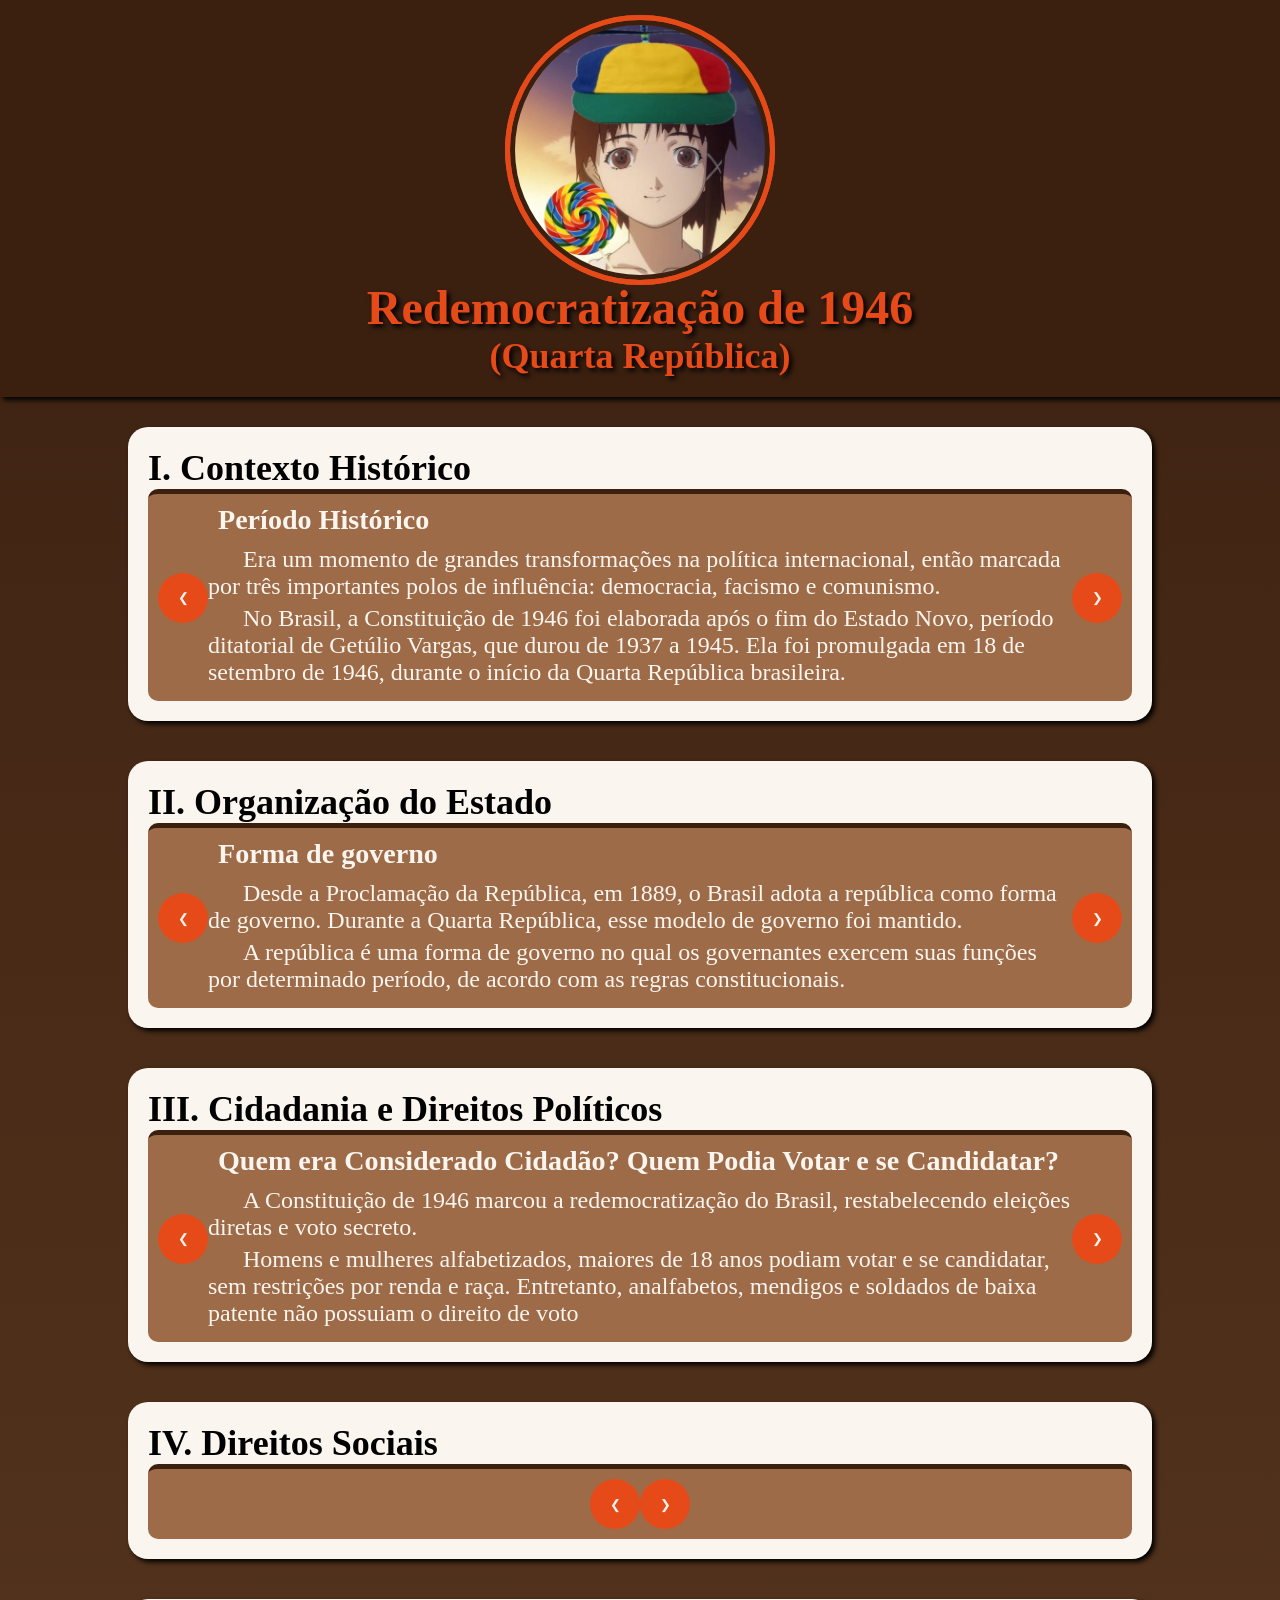
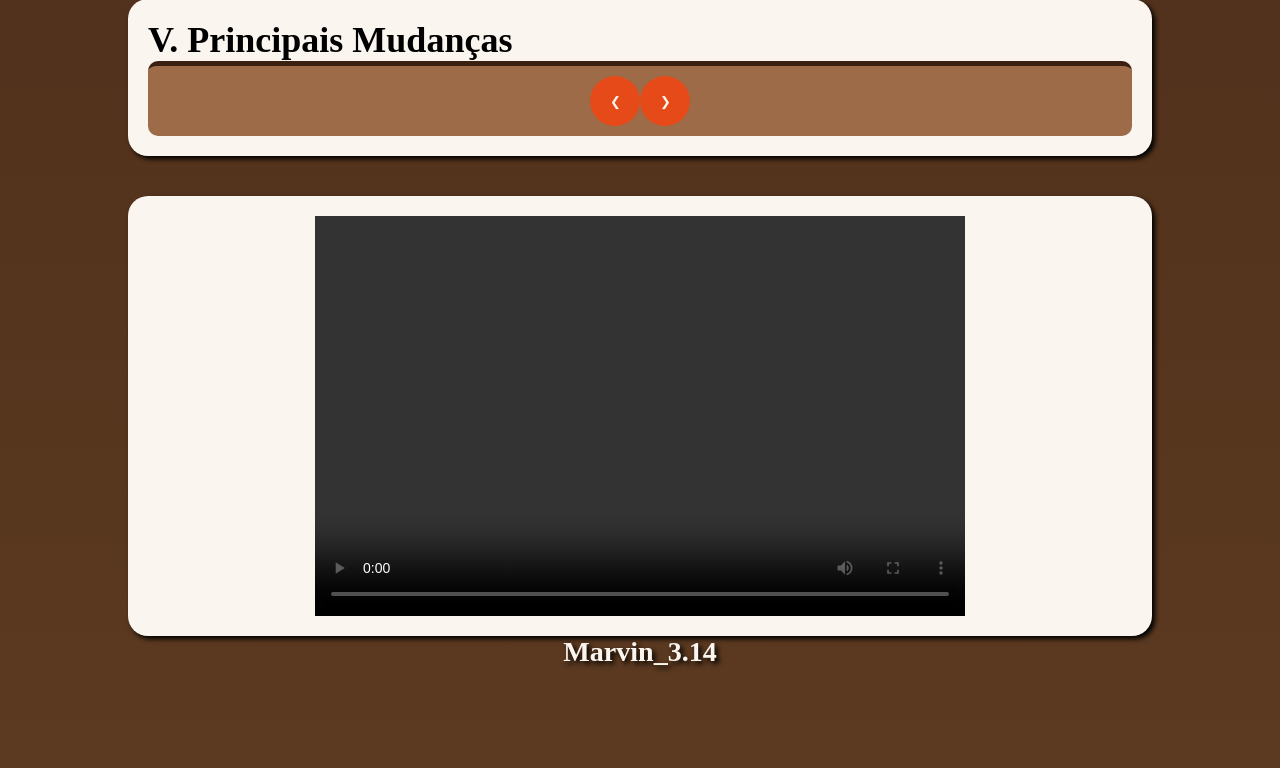
==== index.html @ 14eb460a "h" ====
<!DOCTYPE html>
<html lang="pt-br">
<head>
    <meta charset="UTF-8">
    <meta name="viewport" content="width=device-width, initial-scale=1.0">
    <title>Redemocratização de 1946</title>
    <link rel="stylesheet" href="style.css">
    <link rel="shortcut icon" href="conteudo/Lain_feliz.jpg" type="image/x-icon">
</head>
<body>
    <header>
        <div class="logo">
            <img id="logo" src="conteudo/Lain_feliz.jpg" alt="Lain-feliz">
            <video id="meu-video" src="conteudo/muhaha-video.mp4"></video>
        </div>
        <h1>Redemocratização de 1946</h1>
        <h2>(Quarta República)</h2>
    </header>




    <main>
        <div class="cont-top">
            <h2>I. Contexto Histórico</h2>
            <section class="cont-sub">
                <button class="btn-nav btn-ant">&#10094</button>

                <div class="text-sub ativo">
                    <h3>Período Histórico</h3>
                    <p>Era um momento de grandes transformações na política internacional, então marcada por três importantes polos de influência: democracia, facismo e comunismo.</p>
                    <p>No Brasil, a Constituição de 1946 foi elaborada após o fim do Estado Novo, período ditatorial de Getúlio Vargas, que durou de 1937 a 1945. Ela foi promulgada em 18 de setembro de 1946, durante o início da Quarta República brasileira.</p>
                </div>
                <div class="text-sub">
                    <h3>O que Estava Acontecendo Politicamente e Socialmente no Brasil?</h3>
                    <p>O Brasil passava por um processo de redemocratização, marcado pela pressão popular pelo retorno das liberdades políticas. O fim da Segunda Guerra Mundial, também contribuiu para esse processo, pois o país havia lutado ao lado dos aliados contra regimes totalitários, embora estivesse vivendo uma ditadura internamente.</p>
                    <p>Além disso, trabalhadores urbanos, sindicatos, estudantes e diferentes grupos políticos participavam dos debates sobre o futuro do país.</p>
                </div>
                <div class="text-sub">
                    <h3>Qual Governo ou Regime Político Estava no Poder?</h3>
                    <p>A elaboração da Constituição, ocorre quando o presidente Eurico Gaspar Dutra assume, eleito em dezembro de 1945 e empossado em janeiro de 1946. SEu governo marcou o início de uma nova fase republicana, após a deposição de Getúlio Vargas e o encerramento do Estado Novo.</p>
                </div>
                <div class="text-sub">
                    <h3>Quais Acontecimentos Contribuíram para a Elaboração da Constituição?</h3>
                    <p>Os principais acontecimentos foram:</p>
                    <ul>
                        <li>O desgaste político do Estado Novo e o crescimento das pressões pela democracia.</li>
                        <li>O fim da Segunda Guerra Mundial em 1945.</li>
                        <li>A deposição de Getúlio Vargas, em outubro de 1945.</li>
                        <li>As eleições de dezembro de 1945, que definiram o novo presidente e os parlamentos constituintes.</li>
                        <li>A formação da Assembleia Constituinte, responsável por elaborar uma nova Constituição.</li>
                    </ul>
                </div>
                <div class="text-sub">
                    <h3>Por Que Uma Nova Constituição?</h3>
                    <p>A nova Constituição foi criada para substituir a Constituição autoritaria de 1937 e reorganizar o Estado brasileiro após o fim da ditadura. O objetivo era restabelecer instituições democráticas, garantir direitos indivíduais, recuperar a autonomia dos poderes e estabelecer regras para o funcionamento do governo.</p>
                </div>
                <div class="text-sub">
                    <h3>Quais Grupos Sociais Tinham Maior Influência Política?</h3>
                <p>Os grupos de maior influência eram os militares, as elites econômicas, os políticos tradicionais e os partidos políticos. Entre os partidos, destacavam-se o PSD, a UDN e o PTB. Trabalhadores urbanos, sindicatos, estudantes e movimentos populares também participavam da vida política, mas enfrentava limitações na representação e acesso às decisões nacionais.</p>
                </div>
                <button class="btn-nav btn-prox">&#10095</button>
            </section>
        </div>


        <div class="cont-top">
            <h2>II. Organização do Estado</h2>
            <section class="cont-sub">
                <button class="btn-nav btn-ant">&#10094</button>

                <!--Subtópico I-->
                <div class="text-sub ativo">
                    <h3>Forma de governo</h3>
                    <p>Desde a Proclamação da República, em 1889, o Brasil adota a república como forma de governo. Durante a Quarta República, esse modelo de governo foi mantido.</p>
                    <p>A república é uma forma de governo no qual os governantes exercem suas funções por determinado período, de acordo com as regras constitucionais.</p>
                </div>




                <!--Subtópico II-->
                <div class="text-sub">
                    <h3>Sistema de governo</h3>
                    <p>A Constituição de 1946 estabeleceu originalmente o <strong>presidencialismo</strong> como sistema de governo.</p>
                    <p>Nesse sistema, o presidente da república exerce simultaneamente as funções de chefe de Estado, representando o país; chefe de Governo, dirigindo a administração federal; e ocupava uma posição central dentro do Poder Executivo.</p>
                    <p>O presidente era eleito pelo voto direto da população e tinha mandato de cinco anos, sem possibilidade de reeleição para o período presidencial seguinte.</p>
                    <p>O vice-presidente também era eleito pelo voto popular, em votação separada da eleição presidencial.</p>
                    <p></p>
                </div>




                <!--Subtópico III-->
                <div class="text-sub">
                    <h3>Organização dos Poderes</h3>
                    <p>A Constituição estabeleceu a divisão do poder estatal em três poderes: Executivo, Legislativo e Judiciário.</p>
                    <p>Cada um possuía funções próprias, uma contribuição para evitar a concentração de poder em uma única autoridade.</p>
                    <p><strong>*Poder Executivo:</strong> era exercido pelo presidente da República, auxiliado pelos ministros de Estado.</p>
                    <p>Principais funções:</p>
                    <ul>
                        <li>Administrar o país e executar as leis aprovadas.</li>
                        <li>Nomear e demitir os ministros do Estado.</li>
                        <li>Representar o Brasil nas relações internacionais.</li>
                        <li>Sancionar ou vetar projetos de lei.</li>
                        <li>Comandar as Forças Armadas, conforme as competências constitucionais.</li>
                    </ul>
                    <p><strong>*Poder Legislativo:</strong> exercido pelo Congresso Nacional, composto por duas casas: a Câmara dos Deputados e o Senado Federal.</p>
                    <p><strong>Câmara dos Deputados:</strong> representava a população, com deputados eleitos para mandatos de quatro anos.</p>
                    <p><strong>Senado Federal:</strong> representava os estados e o Distrito Federal, com três senadores para cada um e mandatos de oito anos.</p>
                    <p>As principais funções do Poder Legislativo eram elaborar leis, aprovar o orçamento público, fiscalizar as ações do governo e exercer outras competências constitucionais.</p>
                    <p><strong>*Poder Judiciário:</strong> Pertencia ao Supremo Tribunal Federal e demais órgãos judiciais.</p>
                    <p>Era responsável por julgar conflitos, interpretar as leis e garantir cumprimento e ordem constitucional.</p>
                    <p>O STF (Supremo Tribunal Federal) tinha um papel importante na proteção da Constituição, inclusive no controle de constitucionalidade das leis, dentro das regras estabelecidas na época.</p>
                    <p>A independência do Poder Judiciário era essencial para impedir que decisões do governo ou do Congresso ficassem acima da lei.</p> 
                </div>




                <!--Subtópicos IV-->
                <div class="text-sub">
                    <h3>Organização entre União, Estado e municípios</h3>
                    <p>	A Constituição de 1946 manteve o federalismo, sistema no qual o poder e as competências são distribuídas entre a União e os estados, com autonomia para cada ente atuar nas matérias previstas constitucionalmente.</p>
                    <p><strong>União:</strong> era responsável pelos assuntos de interesse nacional, como defesa do país, relações exteriores e outras competências.</p>
                    <p><strong>Estados:</strong> possuíam governos próprios,liderados por governadores, e assembleias legislativas responsáveis pela elaboração de leis educacionais, respeitando a Constituição Federal.</p>
                    <p><strong>Municípios:</strong> possuíam autonomia administrativa para tratar de assuntos de interesse local, incluindo serviços públicos municipais e arrecadação de tributos de sua competência. Sua organização contava com prefeitos e câmaras municipais, conforme as regras da época.</p>
                    <p>A Constituição de 1946 fortaleceu a autonomia dos estados e municípios em comparação com o período do Estado Novo.</p>
                </div>




                <!--Subtópico V-->
                <div class="text-sub">
                    <h3>Mecanismos de controle entre os Poderes</h3>
                    <p>A Constituição de 1946 estabeleceu mecanismos de controle destinados a impedir abusos e limitar a concentração de poder. Esse modelo é conhecido como <strong>sistema de freios e contrapesos</strong>.</p>
                    <h3>Mecanismos e suas funções:</h3>
                    <ul>
                        <p><strong>Veto presidencial:</strong> o presidente podia vetar projetos de lei, conforme as regras constitucionais</p>
                        <p><strong>Rejeição do veto:</strong> o Congresso podia rejeitar o veto presidencial nas condições previstas na Constituição.</p>
                        <p><strong>Fiscalização parlamentar:</strong> o Congresso fiscaliza a administração pública e o uso de recursos federais.</p>
                        <p><strong>Controle judicial:</strong> o judiciário podia examinar questões jurídicas e de constitucionalidade dentro de suas competências.</p>
                        <p><strong>Tribunal de Contas:</strong> auxiliava o Congresso na fiscalização financeira e orçamentária da União</p>
                    </ul>
                    <p>Esses mecanismos ajudavam a manter o equilíbrio institucional. Contudo, sua existência no texto constitucional não garantia que fossem sempre aplicados de maneira perfeita na prática política.</p>
                </div>




                <!--subtópico VI-->
                <div class="text-sub">
                    <h3>Papel do Presidente e chefe de Estado</h3>
                    <p>O presidente da República ocupava a oposição central do Poder Executivo e desempenhava duas funções principais.</p>
                    <p><strong>Chefe de Estado</strong>: representava o Brasil nas relações internacionais e exercia atribuições relacionadas à defesa nacional e à representação institucional do país.</p>
                    <p><strong>Chefe de Governo:</strong> dirigia a administração federal, nomeava ministros e participava do processo legislativo por meio de sanções e vetos.</p>
                </div>

                <button class="btn-nav btn-prox">&#10095</button>
            </section>
        </div>


        <div class="cont-top">
            <h2>III. Cidadania e Direitos Políticos</h2>
            <section class="cont-sub">
                <button class="btn-nav btn-ant">&#10094</button>
                <!--Tóopico I-->
                <div class="text-sub ativo">
                    <h3>Quem era Considerado Cidadão? Quem Podia Votar e se Candidatar?</h3>
                    <p>A Constituição de 1946 marcou a redemocratização do Brasil, restabelecendo eleições diretas e voto secreto.</p>
                    <p>Homens e mulheres alfabetizados, maiores de 18 anos podiam votar e se candidatar, sem restrições por renda e raça. Entretanto, analfabetos, mendigos e soldados de baixa patente não possuiam o direito de voto</p>
                </div>
                <div class="text-sub">
                    <h3>Organização das Eleições</h3>
                    <p>As eleições permitiam escolher o presidente, os governadores, os prefeitos e os representantes do Poder Legislativo.</p>
                    <p>Além do mais, com a Redemocratização, houve também a volta de vários  partidos políticos, ampliando a participação política da população.</p>
                </div>
                <button class="btn-nav btn-prox">&#10095</button>
            </section>
        </div>


        <div class="cont-top">
            <h2>IV. Direitos Sociais</h2>
            <section class="cont-sub">
                <button class="btn-nav btn-ant">&#10094</button>
                <button class="btn-nav btn-prox">&#10095</button>
            </section>
        </div>


        <div class="cont-top">
            <h2>V. Principais Mudanças</h2>
            <section class="cont-sub">
                <button class="btn-nav btn-ant">&#10094</button>
                <button class="btn-nav btn-prox">&#10095</button>
            </section>
        </div>




        <div id="cont-pos">
            <video id="pos-credito" src="conteudo/pos-credito-t-sociologia.mp4" controls></video>
        </div>
    </main>

    
    <footer>
        <h3>Marvin_3.14</h3>
    </footer>
    
    <audio id="som-clique" src="conteudo/thung-song.mp3"></audio>
    <script src="script.js"></script>
</body>
</html>
---- style.css ----
@charset "UTF-8";


*{
  padding: 0;
  margin: 0;
}

:root{
  --principal: #FAF5EF;
  --txt-main: #000000;

  --laranja00: #E78A4E;
  --laranja01: #D05A20;
  --laranja02: #A73E10;
  --laranjaD: #E64A19;
  --laranjaDH: #BF360C;
  --marrom00: #9E6B48;
  --marrom01: #5C3A21;
  --marrom02: #3B2010;
}

body{
  height: 100%;
  background-image: linear-gradient(to top, var(--marrom01), var(--marrom02));
  font-size: 1.5em;

  display: grid;
  grid-template-columns: 1fr 80vw 1fr;
}

header{
  grid-column: 1/4;

  text-align: center;

  background-color: var(--marrom02);
  color: var(--laranjaD);
  text-shadow: 3px 3px 5px black;
  box-shadow: 3px 3px 5px black;

  padding: 20px 0;
  margin-bottom: 30px;

  div.logo{
    display: flex;
    justify-content: center;
    align-items: center;
    align-self: center;
    margin: 0;
    padding: 0;

    img{
      height: 250px;
      border-radius: 50%;
      border: 5px solid transparent;
      outline: 5px solid var(--laranjaD);
      position: absolute;
    }

    img:hover{
      opacity: 0;
      cursor: pointer;
    }

    video#meu-video{
      height: 250px;
      width: 250px;
      border-radius: 50%;
      border: 5px solid transparent;
      outline: 5px solid var(--laranjaD);
      opacity: 0;
      display: none;
    }

    video#meu-video{
      opacity: 1;
      display: block;
    }
  }
}




main{
  grid-column: 2/3;

  div.cont-top{
    background-color: var(--principal);
    margin-bottom: 40px ;
    padding: 20px;
    border-radius: 20px;
    box-shadow: 3px 3px 5px black;
  
    
    

    .btn-nav{
      height: 50px;
      width: 50px;
      border-radius: 50%;
      border: none;
      background-color: var(--laranjaD);
      display: flex;
      align-items: center;
      justify-content: center;
      position: relative;
      color: var(--principal);
    }

    .btn-nav:hover{
      background-color: var(--laranjaDH);
      cursor: grab;
    }




    section.cont-sub{
      background-color: var(--marrom00);
      border-radius: 10px;
      border-top: 5px solid var(--marrom02);
      color: var(--principal);
      padding: 10px;

      display: flex;
      justify-content: center;
      align-items: center;
      position: relative;

      div.text-sub{
        display: none;
        opacity: 0;
        visibility: hidden;

        width: calc(100% - 100px); /* Deixa espaço para as setas */
        transition: opacity 0.4s ease, visibility 0.4s ease;
      }

      div.text-sub.ativo{
        display: block;
        opacity: 1;
        visibility: visible;
        text-indent: 10px;
        
        h3{
          padding-bottom: 10px;
        }

        p{
          text-indent: 35px;
          padding-bottom: 5px;
        }

        ul{
          padding: 0px 70px;
        }
      }

      
    }
  }
}

#cont-pos{
  grid-column: 2/3;
  background-color: var(--principal);
  border-radius: 20px;
  position: relative;
  box-shadow: 3px 3px 5px black;

  display: flex;
  justify-content: center;


  video#pos-credito{
    margin: 20px;
    height: 400px;
    width: 650px;
    border-radius: 20;
    
  }
}

footer{
  grid-column: 1/4;
  text-align: center;
  color: var(--principal);
  text-shadow: 3px 3px 5px black;
  margin-bottom: 100px;
}
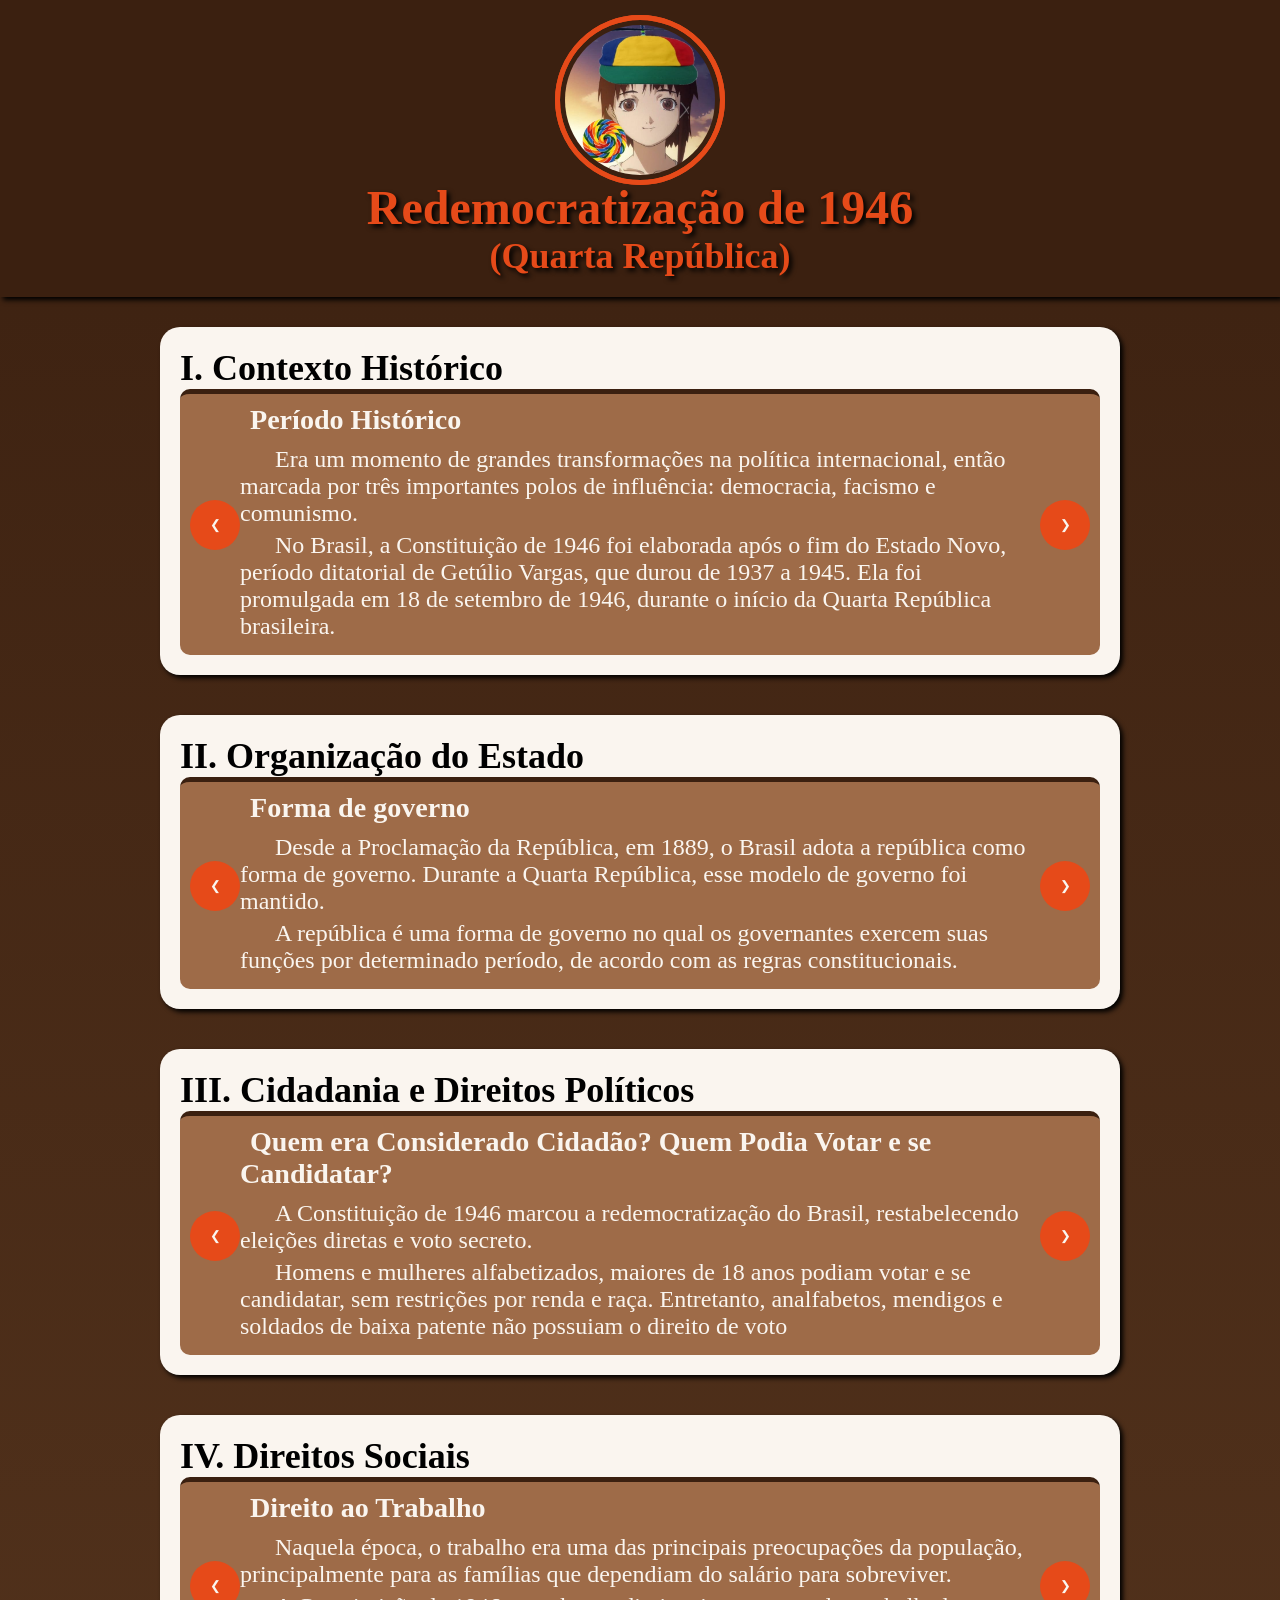
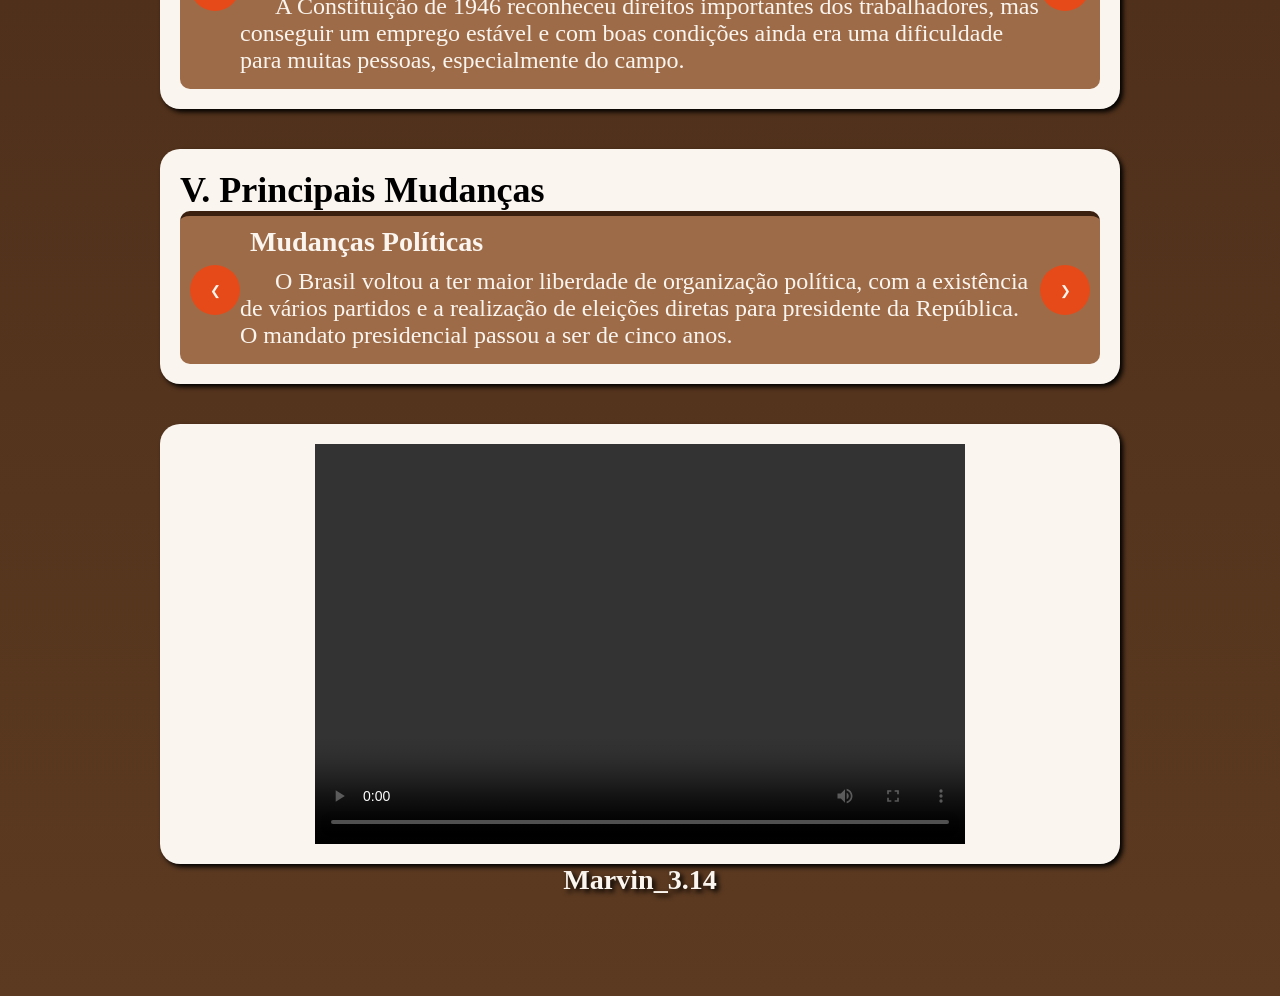
==== commit 29e5a5b5: "comi" ====
--- a/index.html
+++ b/index.html
@@ -187,6 +187,67 @@
             <h2>IV. Direitos Sociais</h2>
             <section class="cont-sub">
                 <button class="btn-nav btn-ant">&#10094</button>
+                
+                <div class="text-sub ativo">
+                    <h3>Direito ao Trabalho</h3>
+                    <p>Naquela época, o trabalho era uma das principais preocupações da população, principalmente para as famílias que dependiam do salário para sobreviver.</p>
+                    <p>A Constituição de 1946 reconheceu direitos importantes dos trabalhadores, mas conseguir um emprego estável e com boas condições ainda era uma dificuldade para muitas pessoas, especialmente do campo.</p>
+                </div>
+                <div class="text-sub">
+                    <h3>Direitos Trabalhistas</h3>
+                    <p>Os trabalhadores já contavam com direitos conquistados durante o gverno de Getúlio Vargas, como o salário minímo, férias remuneradas e a proteção das leis trabalhistas.</p>
+                    <p>A Quarta República manteve e reforçou esses direitos.Mesmo assim, nem todos se beneficiavam da mesma forma, pois muitos trabalhadores rurais e pessoas que trabalhavam informalmente tinham pouca proteção.</p>
+                </div>
+                <div class="text-sub">
+                    <h3>Jornada de Trabalho</h3>
+                    <p>A jornada de trabalho era uma questão importante, porque muitos trabalhadores enfrentavam longas horas de serviço. A Constituição de 1946 estabeleceu, como regra geral, uma jornada máxima de 8 horas diárias, buscando evitar jornadas excessivas. </p>
+                    <p>Apesar disso, na prática, nem sempre os direitos eram respeitados, principalmente em trabalhos mais precários.</p>
+                </div>
+                <div class="text-sub">
+                    <h3>Salário</h3>
+                    <p>O salário minímo, criado em 1940, continuou sendo uma forma de estabelecer um vaqlor básico para a remuneração dos trabalhadores.</p>
+                    <p>A ideia era ajudar as pessoas a pagar despesas essenciais como alimentação, moradia e roupas. Porém, muitas familias ainda tinham dificuldades financeiras, pois o valor recebido nem sempre era suficiente para cobrir todas as necessidades.</p>
+                </div>
+                <div class="text-sub">
+                    <h3>Férias</h3>
+                    <p>As férias remuneradas já eram um direito previsto nas leis trabalhistas e foram mantidas nesse período. Isso permitia que os trabalhadores tivessem um tempo de descanso sem perder o salário.</p>
+                    <p>Entretanto, o acesso a esse benefício dependia das condições de trabalho e do cumprimento das leis, algo que nem sempre acontecia em todos os setores.</p>
+                </div>
+                <div class="text-sub">
+                    <h3>Previdência Social</h3>
+                    <p>A previdência social era importante para proteger os trabalhadores em situações como doença, invalidez e velhice. Na Constituição de 1946, esse direito foi mantido, com a participação do governo, dos empregadores e dos empregados no sistema previdenciário.</p>
+                    <p>Porém, a proteção não chegava a todos os brasileiros, e muitos trabalhadores, principalmente os rurais, tinham dificuldades para conseguir esses benefícios.</p>
+                </div>
+                <div class="text-sub">
+                    <h3>Educação</h3>
+                    <p>A Constituição de 1946 reconheceu a educação como um direito de todos e estabeleceu o ensino primário oficial gratuito. Isso representou um avanço importante para a época.</p>
+                    <p> Mesmo assim, muitas crianças não frequentavam a escola, principalmente nas regiões mais pobres e rurais, onde faltavam escolas e professores. A desigualdade dificultava o acesso de muitas famílias à educação.</p>
+                </div>
+                <div class="text-sub">
+                    <h3>Saúde</h3>
+                    <p>Na década de 1940, o acesso à saúde era bastante limitado, especialmente para as pessoas mais pobres. A Constituição previa assistência médica e sanitária aos trabalhadores e às gestantes, mas o atendimento não funcionava da mesma forma para toda a população. Muitas famílias dependiam de hospitais públicos, instituições de caridade ou de recursos próprios para conseguir tratamento.</p>
+                </div>
+                <div class="text-sub">
+                    <h3>Assistência Social</h3>
+                    <p>A assistência social tinha o objetivo de ajudar pessoas que passavam por dificuldades financeiras e sociais. Naquela época, o apoio vinha de algumas instituições públicas, entidades religiosas e organizações de caridade. Ainda não existia um sistema de assistência social amplo como o que temos hoje, por isso muitas famílias enfrentavam dificuldades sem receber ajuda suficiente do Estado.</p>
+                </div>
+                <div class="text-sub">
+                    <h3>Proteção à infância</h3>
+                    <p>A Constituição de 1946 previa a proteção à maternidade, à infância e à adolescência. Essa preocupação era importante porque muitas crianças viviam em situação de pobreza e algumas precisavam trabalhar desde cedo para ajudar suas famílias. Apesar das medidas de proteção, a realidade ainda era difícil para muitas delas, principalmente pela falta de acesso à escola, à alimentação adequada e aos cuidados de saúde.</p>
+                </div>
+                <div class="text-sub">
+                    <h3>Direitos das Mulheres</h3>
+                    <p>As mulheres já tinham conquistado o direito ao voto em 1932, mas ainda enfrentavam muitas desigualdades na sociedade. Em 1946, a Constituição previa direitos relacionados ao trabalho feminino, como a proteção à gestante e o descanso antes e depois do parto sem perda do emprego ou do salário. Mesmo com esses avanços, era comum que as mulheres enfrentassem preconceito e tivessem menos oportunidades profissionais e políticas do que os homens.</p>
+                </div>
+                <div class="text-sub">
+                    <h3>Direitos das Populações Vulneráveis</h3>
+                    <p>As pessoas mais pobres e os grupos socialmente desfavorecidos enfrentavam muitos obstáculos para ter seus direitos respeitados. Embora a Constituição de 1946 tenha ampliado algumas garantias, a desigualdade social continuava muito presente. A população negra, por exemplo, ainda sofria as consequências de séculos de escravidão e discriminação, enquanto muitas comunidades rurais viviam sem acesso adequado à educação, à saúde e a outros serviços básicos.</p>
+                </div>
+                <div class="text-sub">
+                    <h3>Relação entre Estado e Trabalhadores</h3>
+                    <p>Com a Constituição de 1946, a relação entre o Estado e os trabalhadores passou a contar com garantias democráticas mais amplas, incluindo o direito de greve e a liberdade de associação sindical. Os trabalhadores ganharam mais possibilidades legais de se organizar e reivindicar melhores condições. Entretanto, ainda existiam conflitos entre empregados e empregadores, e nem sempre as leis eram cumpridas na prática.</p>
+                </div>
+
                 <button class="btn-nav btn-prox">&#10095</button>
             </section>
         </div>
@@ -196,6 +257,44 @@
             <h2>V. Principais Mudanças</h2>
             <section class="cont-sub">
                 <button class="btn-nav btn-ant">&#10094</button>
+
+                <div class="text-sub ativo">
+                    <h3>Mudanças Políticas</h3>
+                    <p>O Brasil voltou a ter maior liberdade de organização política, com a existência de vários partidos e a realização de eleições diretas para presidente da República. O mandato presidencial passou a ser de cinco anos. </p>
+                </div>
+                <div class="text-sub">
+                    <h3>Mudanças na Organização do Estado</h3>
+                    <p>A Constituição restabeleceu a independência dos poderes Executivo, Legislativo e Judiciário, além de devolver maior autonomia aos estados e municípios. Isso reduziu a concentração de poder característica do Estado Novo. </p>
+                </div>
+                <div class="text-sub">
+                    <h3>Ampliação ou Redução da Participação Política?</h3>
+                    <p>Houve ampliação da participação política por meio das eleições diretas, do voto secreto e da reorganização dos partidos. Entretanto, os analfabetos continuaram proibidos de votar, assim como determinados grupos de militares. Portanto, a participação política ainda não era universal. </p>
+                </div>
+                <div class="text-sub">
+                    <h3>Novos Direitos</h3>
+                    <p>A Constituição restabeleceu direitos individuais, como a liberdade de expressão, a liberdade de imprensa e a liberdade de associação. Também reconheceu o direito de greve e manteve direitos trabalhistas conquistados anteriormente. </p>
+                </div>
+                <div class="text-sub">
+                    <h3>Restrições de Direitos</h3>
+                    <p>Apesar dos avanços democráticos, algumas restrições permaneceram. Os analfabetos não podiam votar, e o Partido Comunista Brasileiro teve seu registro cancelado em 1947, durante a vigência dessa Constituição. Esse último acontecimento demonstra que a abertura democrática não eliminou as limitações à participação política. </p>
+                </div>
+                <div class="text-sub">
+                    <h3>Mudanças Eleitorais</h3>
+                    <p>O voto passou a ser secreto, direto e obrigatório para os brasileiros de ambos os sexos, com exceções previstas na legislação. A Constituição também assegurou a representação proporcional dos partidos políticos. </p>
+                </div>
+                <div class="text-sub">
+                    <h3>Mudanças Sociais</h3>
+                    <p>A Constituição manteve direitos sociais e trabalhistas, reconhecendo o direito de greve e a liberdade de associação sindical. Também estabeleceu que o uso da propriedade deveria considerar o bem-estar social, permitindo desapropriações por interesse social nos termos previstos na legislação. </p>
+                </div>
+                <div class="text-sub">
+                    <h3>Alteração nos Poderes do Estado</h3>
+                    <p>Os poderes Executivo, Legislativo e Judiciário voltaram a ter independência e atribuições próprias. Diferentemente do Estado Novo, quando o Legislativo havia sido fechado, o Congresso Nacional voltou a exercer suas funções. </p>
+                </div>
+                <div class="text-sub">
+                    <h3>Mudanças na Relação entre Estado e Sociedade</h3>
+                    <p>O Estado passou a reconhecer novamente liberdades políticas e individuais, permitindo maior participação da sociedade na vida pública. Entretanto, a permanência de restrições eleitorais e a cassação do registro do PCB em 1947 mostram que essa relação ainda era marcada por limitações.</p>
+                </div>
+
                 <button class="btn-nav btn-prox">&#10095</button>
             </section>
         </div>
--- a/style.css
+++ b/style.css
@@ -22,11 +22,12 @@
 
 body{
   height: 100%;
+  width: 100%;
   background-image: linear-gradient(to top, var(--marrom01), var(--marrom02));
   font-size: 1.5em;
 
   display: grid;
-  grid-template-columns: 1fr 80vw 1fr;
+  grid-template-columns:  10rem 1fr 10rem;
 }
 
 header{
@@ -51,7 +52,7 @@
     padding: 0;
 
     img{
-      height: 250px;
+      height: 150px;
       border-radius: 50%;
       border: 5px solid transparent;
       outline: 5px solid var(--laranjaD);
@@ -64,8 +65,8 @@
     }
 
     video#meu-video{
-      height: 250px;
-      width: 250px;
+      height: 150px;
+      width: 150px;
       border-radius: 50%;
       border: 5px solid transparent;
       outline: 5px solid var(--laranjaD);
@@ -189,4 +190,15 @@
   color: var(--principal);
   text-shadow: 3px 3px 5px black;
   margin-bottom: 100px;
+}
+
+@media (max-width: 768px){
+  body{
+    width: 50%;
+    font-size: 1em;
+
+    display: grid;
+    grid-template-columns: 1rem 1fr 1rem;
+
+  }
 }
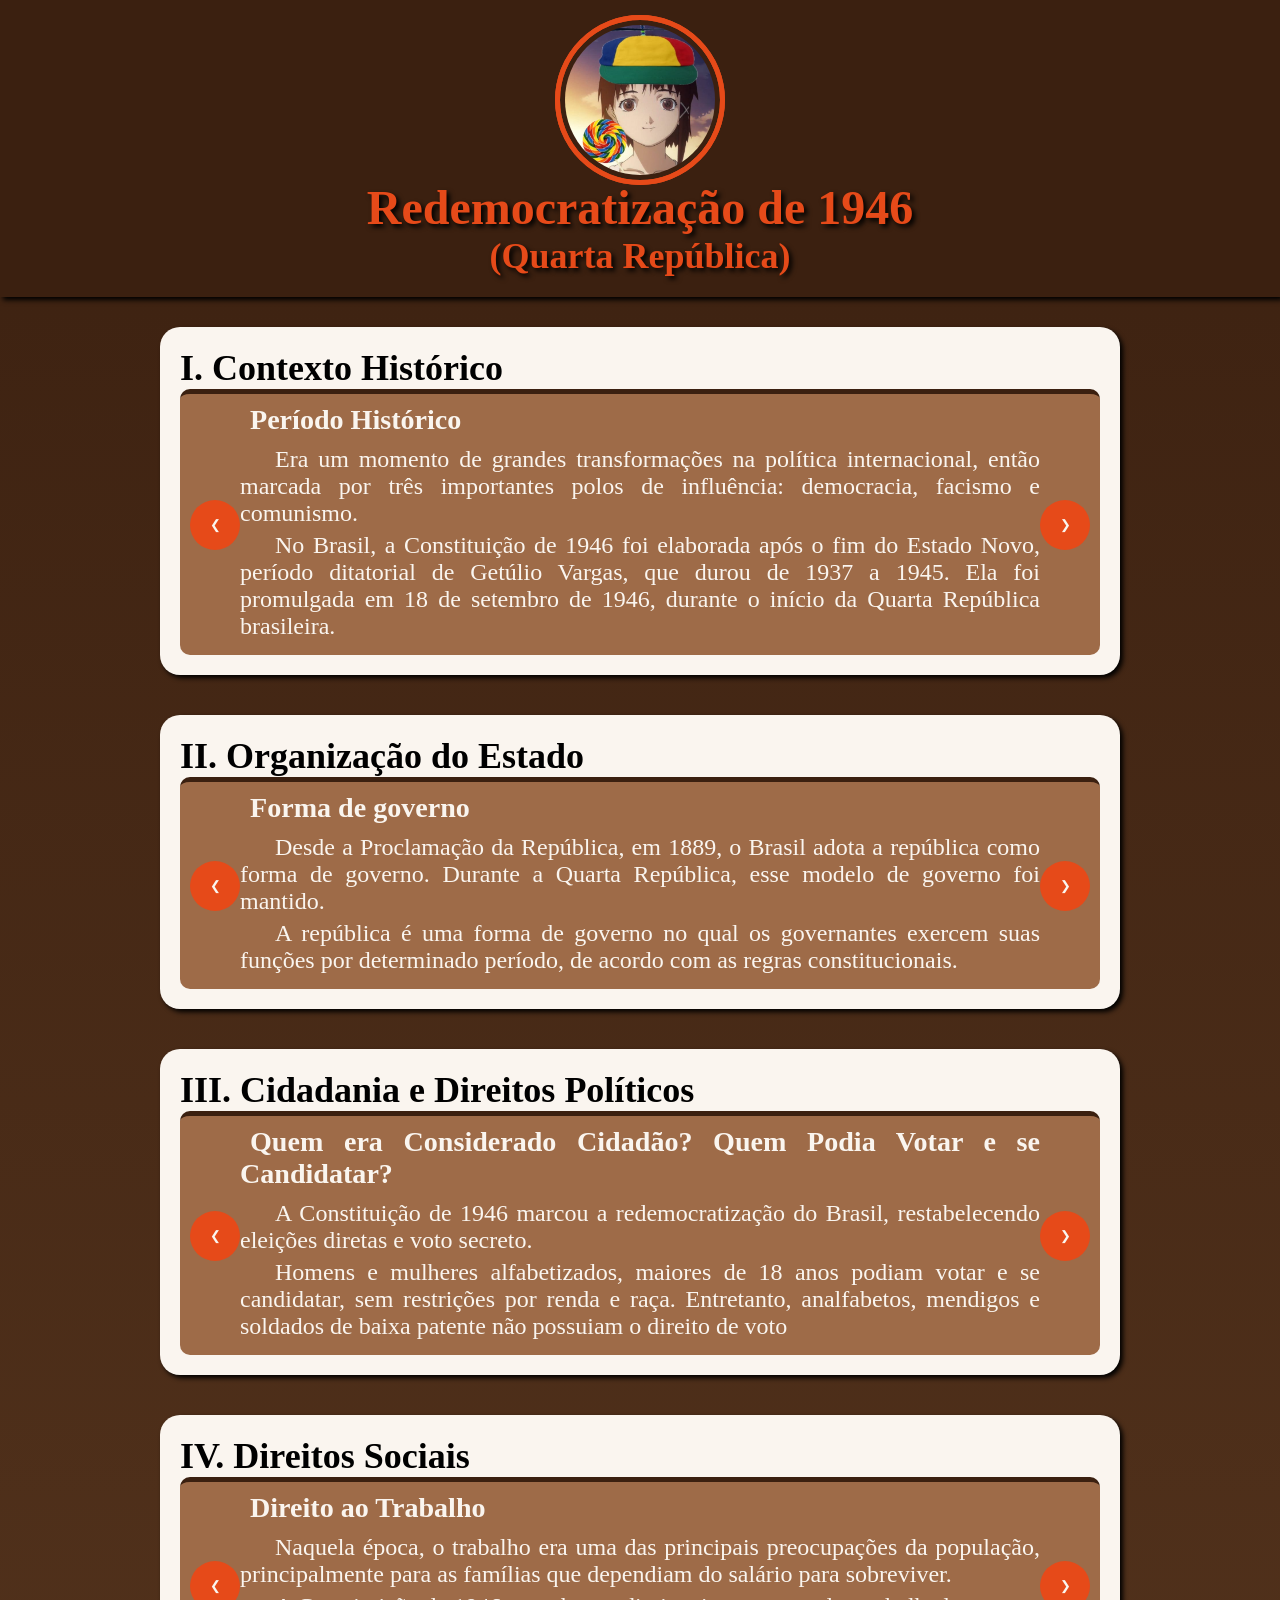
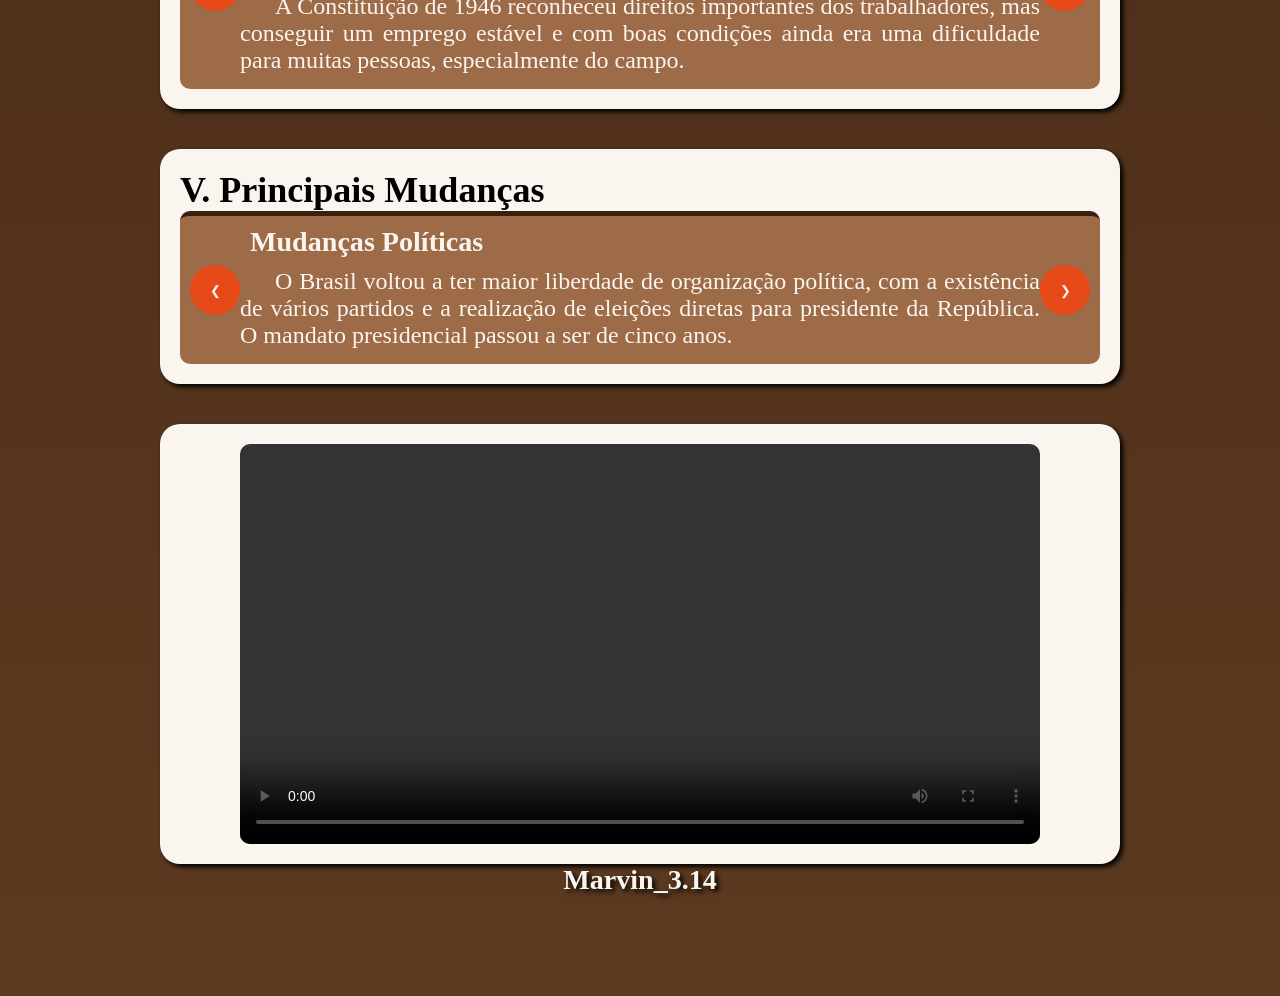
==== commit 607410a1: "sw" ====
--- a/index.html
+++ b/index.html
@@ -6,6 +6,7 @@
     <title>Redemocratização de 1946</title>
     <link rel="stylesheet" href="style.css">
     <link rel="shortcut icon" href="conteudo/Lain_feliz.jpg" type="image/x-icon">
+    <meta name="voewport" content="width=device-width, initial-scale=1.0">
 </head>
 <body>
     <header>
--- a/style.css
+++ b/style.css
@@ -22,7 +22,6 @@
 
 body{
   height: 100%;
-  width: 100%;
   background-image: linear-gradient(to top, var(--marrom01), var(--marrom02));
   font-size: 1.5em;
 
@@ -86,6 +85,7 @@
 
 main{
   grid-column: 2/3;
+  text-align: justify;
 
   div.cont-top{
     background-color: var(--principal);
@@ -155,7 +155,7 @@
         }
 
         ul{
-          padding: 0px 70px;
+          padding: 0px 20px;
         }
       }
 
@@ -168,7 +168,7 @@
   grid-column: 2/3;
   background-color: var(--principal);
   border-radius: 20px;
-  position: relative;
+  
   box-shadow: 3px 3px 5px black;
 
   display: flex;
@@ -177,10 +177,10 @@
 
   video#pos-credito{
     margin: 20px;
-    height: 400px;
-    width: 650px;
-    border-radius: 20;
-    
+    display: block;
+    width: 90%;
+    max-width: 800px;
+    border-radius: 10px;
   }
 }
 
@@ -194,11 +194,16 @@
 
 @media (max-width: 768px){
   body{
-    width: 50%;
+    width: 100%;
     font-size: 1em;
+    
 
     display: grid;
     grid-template-columns: 1rem 1fr 1rem;
 
   }
+  
+  #video-pos-credito{
+    height: 232px;
+  }
 }
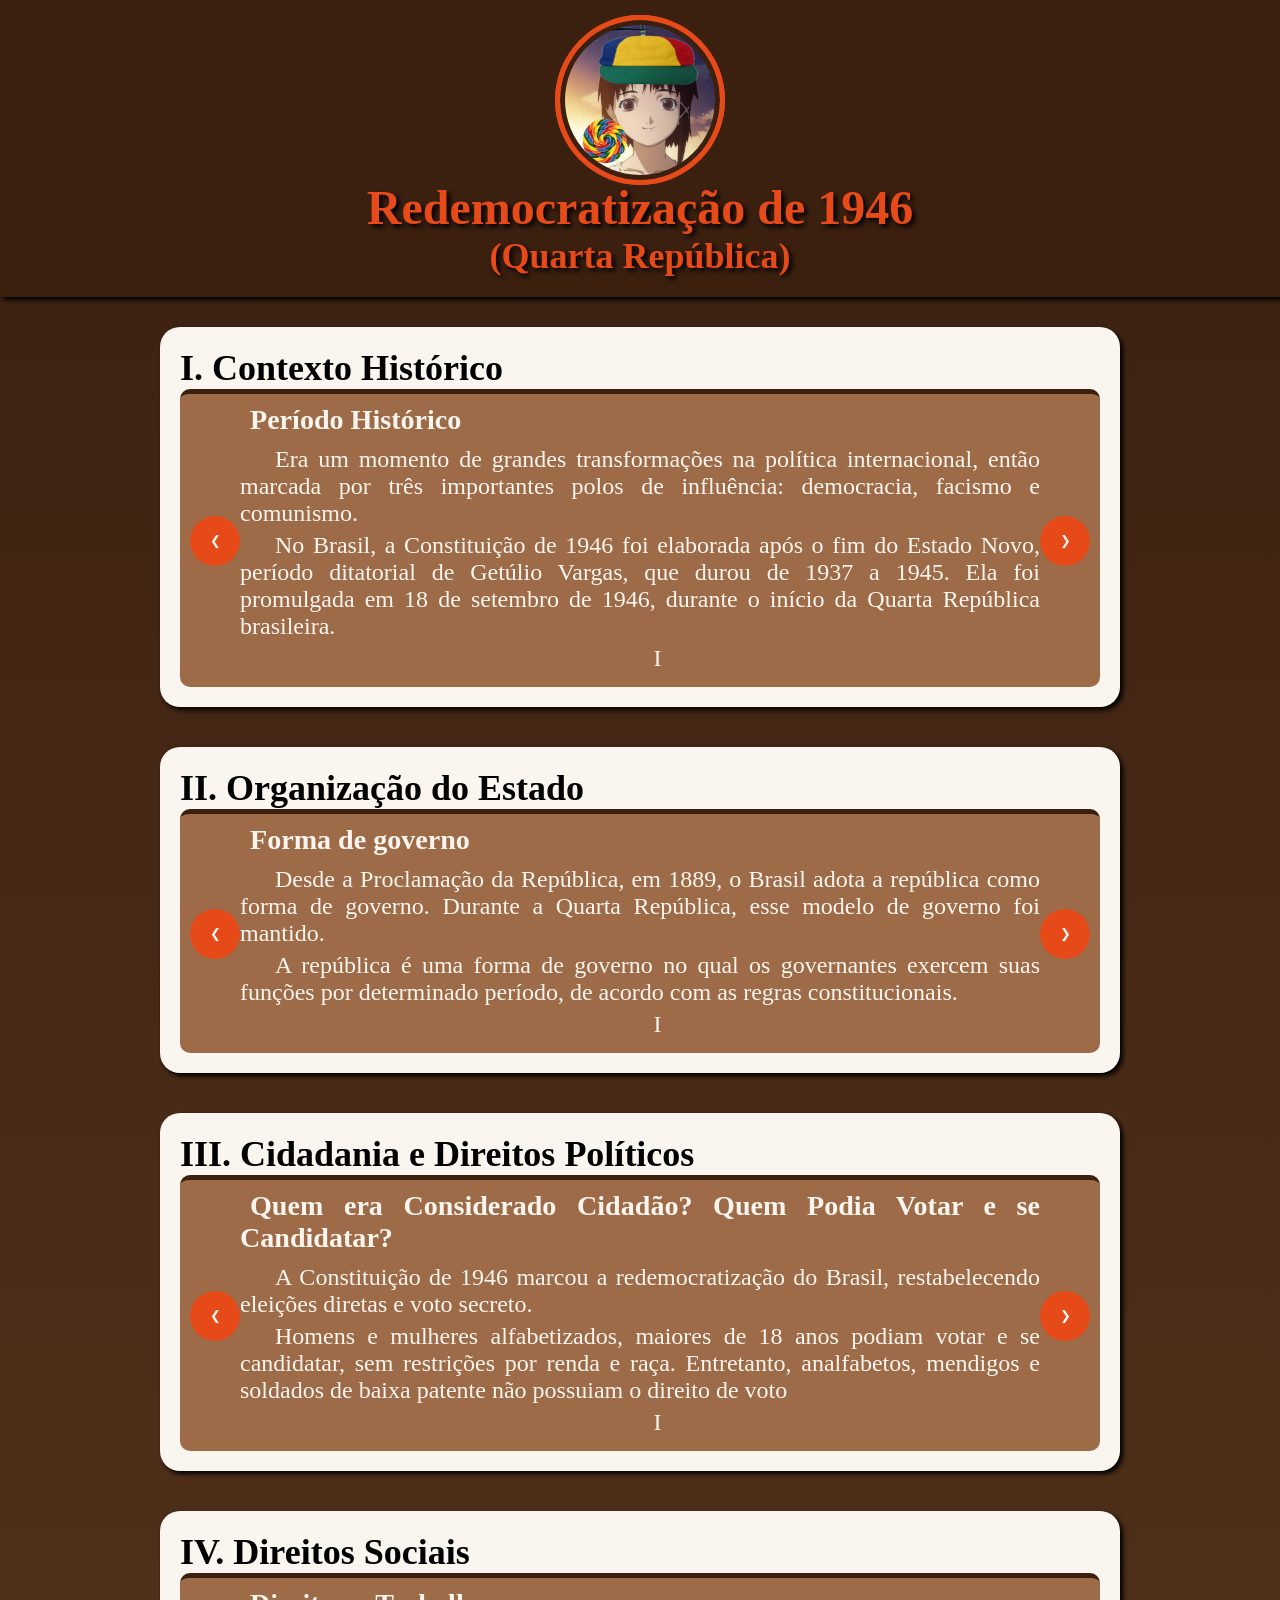
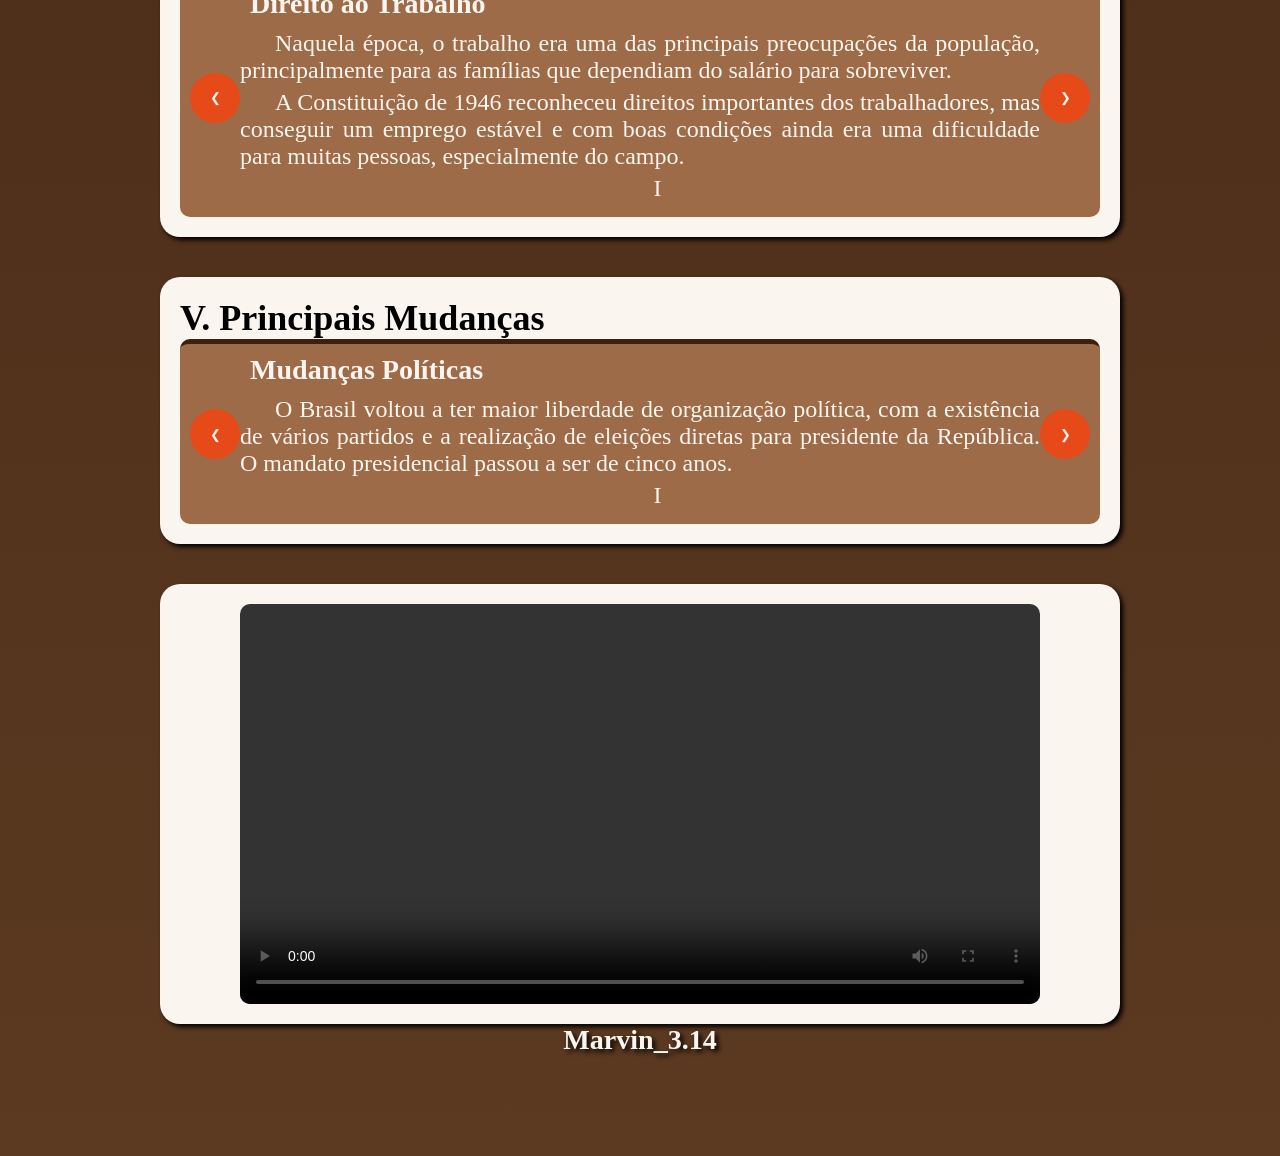
==== commit 4585c39c: "n" ====
--- a/index.html
+++ b/index.html
@@ -31,15 +31,18 @@
                     <h3>Período Histórico</h3>
                     <p>Era um momento de grandes transformações na política internacional, então marcada por três importantes polos de influência: democracia, facismo e comunismo.</p>
                     <p>No Brasil, a Constituição de 1946 foi elaborada após o fim do Estado Novo, período ditatorial de Getúlio Vargas, que durou de 1937 a 1945. Ela foi promulgada em 18 de setembro de 1946, durante o início da Quarta República brasileira.</p>
+                    <p class="n">I</p>
                 </div>
                 <div class="text-sub">
                     <h3>O que Estava Acontecendo Politicamente e Socialmente no Brasil?</h3>
                     <p>O Brasil passava por um processo de redemocratização, marcado pela pressão popular pelo retorno das liberdades políticas. O fim da Segunda Guerra Mundial, também contribuiu para esse processo, pois o país havia lutado ao lado dos aliados contra regimes totalitários, embora estivesse vivendo uma ditadura internamente.</p>
                     <p>Além disso, trabalhadores urbanos, sindicatos, estudantes e diferentes grupos políticos participavam dos debates sobre o futuro do país.</p>
+                    <p class="n">II</p>
                 </div>
                 <div class="text-sub">
                     <h3>Qual Governo ou Regime Político Estava no Poder?</h3>
                     <p>A elaboração da Constituição, ocorre quando o presidente Eurico Gaspar Dutra assume, eleito em dezembro de 1945 e empossado em janeiro de 1946. SEu governo marcou o início de uma nova fase republicana, após a deposição de Getúlio Vargas e o encerramento do Estado Novo.</p>
+                    <p class="n">III</p>
                 </div>
                 <div class="text-sub">
                     <h3>Quais Acontecimentos Contribuíram para a Elaboração da Constituição?</h3>
@@ -51,14 +54,17 @@
                         <li>As eleições de dezembro de 1945, que definiram o novo presidente e os parlamentos constituintes.</li>
                         <li>A formação da Assembleia Constituinte, responsável por elaborar uma nova Constituição.</li>
                     </ul>
+                    <p class="n">IV</p>
                 </div>
                 <div class="text-sub">
                     <h3>Por Que Uma Nova Constituição?</h3>
                     <p>A nova Constituição foi criada para substituir a Constituição autoritaria de 1937 e reorganizar o Estado brasileiro após o fim da ditadura. O objetivo era restabelecer instituições democráticas, garantir direitos indivíduais, recuperar a autonomia dos poderes e estabelecer regras para o funcionamento do governo.</p>
+                    <p class="n">V</p>
                 </div>
                 <div class="text-sub">
                     <h3>Quais Grupos Sociais Tinham Maior Influência Política?</h3>
                 <p>Os grupos de maior influência eram os militares, as elites econômicas, os políticos tradicionais e os partidos políticos. Entre os partidos, destacavam-se o PSD, a UDN e o PTB. Trabalhadores urbanos, sindicatos, estudantes e movimentos populares também participavam da vida política, mas enfrentava limitações na representação e acesso às decisões nacionais.</p>
+                <p class="n">VI</p>
                 </div>
                 <button class="btn-nav btn-prox">&#10095</button>
             </section>
@@ -75,11 +81,8 @@
                     <h3>Forma de governo</h3>
                     <p>Desde a Proclamação da República, em 1889, o Brasil adota a república como forma de governo. Durante a Quarta República, esse modelo de governo foi mantido.</p>
                     <p>A república é uma forma de governo no qual os governantes exercem suas funções por determinado período, de acordo com as regras constitucionais.</p>
-                </div>
-
-
-
-
+                    <p class="n">I</p>
+                </div>
                 <!--Subtópico II-->
                 <div class="text-sub">
                     <h3>Sistema de governo</h3>
@@ -87,7 +90,7 @@
                     <p>Nesse sistema, o presidente da república exerce simultaneamente as funções de chefe de Estado, representando o país; chefe de Governo, dirigindo a administração federal; e ocupava uma posição central dentro do Poder Executivo.</p>
                     <p>O presidente era eleito pelo voto direto da população e tinha mandato de cinco anos, sem possibilidade de reeleição para o período presidencial seguinte.</p>
                     <p>O vice-presidente também era eleito pelo voto popular, em votação separada da eleição presidencial.</p>
-                    <p></p>
+                    <p class="n">II</p>
                 </div>
 
 
@@ -115,11 +118,8 @@
                     <p>Era responsável por julgar conflitos, interpretar as leis e garantir cumprimento e ordem constitucional.</p>
                     <p>O STF (Supremo Tribunal Federal) tinha um papel importante na proteção da Constituição, inclusive no controle de constitucionalidade das leis, dentro das regras estabelecidas na época.</p>
                     <p>A independência do Poder Judiciário era essencial para impedir que decisões do governo ou do Congresso ficassem acima da lei.</p> 
-                </div>
-
-
-
-
+                    <p class="n">III</p>
+                </div>
                 <!--Subtópicos IV-->
                 <div class="text-sub">
                     <h3>Organização entre União, Estado e municípios</h3>
@@ -128,11 +128,8 @@
                     <p><strong>Estados:</strong> possuíam governos próprios,liderados por governadores, e assembleias legislativas responsáveis pela elaboração de leis educacionais, respeitando a Constituição Federal.</p>
                     <p><strong>Municípios:</strong> possuíam autonomia administrativa para tratar de assuntos de interesse local, incluindo serviços públicos municipais e arrecadação de tributos de sua competência. Sua organização contava com prefeitos e câmaras municipais, conforme as regras da época.</p>
                     <p>A Constituição de 1946 fortaleceu a autonomia dos estados e municípios em comparação com o período do Estado Novo.</p>
-                </div>
-
-
-
-
+                    <p class="n">IV</p>
+                </div>
                 <!--Subtópico V-->
                 <div class="text-sub">
                     <h3>Mecanismos de controle entre os Poderes</h3>
@@ -146,17 +143,15 @@
                         <p><strong>Tribunal de Contas:</strong> auxiliava o Congresso na fiscalização financeira e orçamentária da União</p>
                     </ul>
                     <p>Esses mecanismos ajudavam a manter o equilíbrio institucional. Contudo, sua existência no texto constitucional não garantia que fossem sempre aplicados de maneira perfeita na prática política.</p>
-                </div>
-
-
-
-
+                    <p class="n">V</p>
+                </div>
                 <!--subtópico VI-->
                 <div class="text-sub">
                     <h3>Papel do Presidente e chefe de Estado</h3>
                     <p>O presidente da República ocupava a oposição central do Poder Executivo e desempenhava duas funções principais.</p>
                     <p><strong>Chefe de Estado</strong>: representava o Brasil nas relações internacionais e exercia atribuições relacionadas à defesa nacional e à representação institucional do país.</p>
                     <p><strong>Chefe de Governo:</strong> dirigia a administração federal, nomeava ministros e participava do processo legislativo por meio de sanções e vetos.</p>
+                    <p class="n">VI</p>
                 </div>
 
                 <button class="btn-nav btn-prox">&#10095</button>
@@ -173,11 +168,13 @@
                     <h3>Quem era Considerado Cidadão? Quem Podia Votar e se Candidatar?</h3>
                     <p>A Constituição de 1946 marcou a redemocratização do Brasil, restabelecendo eleições diretas e voto secreto.</p>
                     <p>Homens e mulheres alfabetizados, maiores de 18 anos podiam votar e se candidatar, sem restrições por renda e raça. Entretanto, analfabetos, mendigos e soldados de baixa patente não possuiam o direito de voto</p>
+                    <p class="n">I</p>
                 </div>
                 <div class="text-sub">
                     <h3>Organização das Eleições</h3>
                     <p>As eleições permitiam escolher o presidente, os governadores, os prefeitos e os representantes do Poder Legislativo.</p>
                     <p>Além do mais, com a Redemocratização, houve também a volta de vários  partidos políticos, ampliando a participação política da população.</p>
+                    <p class="n">II</p>
                 </div>
                 <button class="btn-nav btn-prox">&#10095</button>
             </section>
@@ -193,60 +190,73 @@
                     <h3>Direito ao Trabalho</h3>
                     <p>Naquela época, o trabalho era uma das principais preocupações da população, principalmente para as famílias que dependiam do salário para sobreviver.</p>
                     <p>A Constituição de 1946 reconheceu direitos importantes dos trabalhadores, mas conseguir um emprego estável e com boas condições ainda era uma dificuldade para muitas pessoas, especialmente do campo.</p>
+                    <p class="n">I</p>
                 </div>
                 <div class="text-sub">
                     <h3>Direitos Trabalhistas</h3>
                     <p>Os trabalhadores já contavam com direitos conquistados durante o gverno de Getúlio Vargas, como o salário minímo, férias remuneradas e a proteção das leis trabalhistas.</p>
                     <p>A Quarta República manteve e reforçou esses direitos.Mesmo assim, nem todos se beneficiavam da mesma forma, pois muitos trabalhadores rurais e pessoas que trabalhavam informalmente tinham pouca proteção.</p>
+                    <p class="n">II</p>
                 </div>
                 <div class="text-sub">
                     <h3>Jornada de Trabalho</h3>
                     <p>A jornada de trabalho era uma questão importante, porque muitos trabalhadores enfrentavam longas horas de serviço. A Constituição de 1946 estabeleceu, como regra geral, uma jornada máxima de 8 horas diárias, buscando evitar jornadas excessivas. </p>
                     <p>Apesar disso, na prática, nem sempre os direitos eram respeitados, principalmente em trabalhos mais precários.</p>
+                    <p class="n">III</p>
                 </div>
                 <div class="text-sub">
                     <h3>Salário</h3>
                     <p>O salário minímo, criado em 1940, continuou sendo uma forma de estabelecer um vaqlor básico para a remuneração dos trabalhadores.</p>
                     <p>A ideia era ajudar as pessoas a pagar despesas essenciais como alimentação, moradia e roupas. Porém, muitas familias ainda tinham dificuldades financeiras, pois o valor recebido nem sempre era suficiente para cobrir todas as necessidades.</p>
+                    <p class="n">IV</p>
                 </div>
                 <div class="text-sub">
                     <h3>Férias</h3>
                     <p>As férias remuneradas já eram um direito previsto nas leis trabalhistas e foram mantidas nesse período. Isso permitia que os trabalhadores tivessem um tempo de descanso sem perder o salário.</p>
                     <p>Entretanto, o acesso a esse benefício dependia das condições de trabalho e do cumprimento das leis, algo que nem sempre acontecia em todos os setores.</p>
+                    <p class="n">V</p>
                 </div>
                 <div class="text-sub">
                     <h3>Previdência Social</h3>
                     <p>A previdência social era importante para proteger os trabalhadores em situações como doença, invalidez e velhice. Na Constituição de 1946, esse direito foi mantido, com a participação do governo, dos empregadores e dos empregados no sistema previdenciário.</p>
                     <p>Porém, a proteção não chegava a todos os brasileiros, e muitos trabalhadores, principalmente os rurais, tinham dificuldades para conseguir esses benefícios.</p>
+                    <p class="n">VI</p>
                 </div>
                 <div class="text-sub">
                     <h3>Educação</h3>
                     <p>A Constituição de 1946 reconheceu a educação como um direito de todos e estabeleceu o ensino primário oficial gratuito. Isso representou um avanço importante para a época.</p>
                     <p> Mesmo assim, muitas crianças não frequentavam a escola, principalmente nas regiões mais pobres e rurais, onde faltavam escolas e professores. A desigualdade dificultava o acesso de muitas famílias à educação.</p>
+                    <p class="n">VII</p>
                 </div>
                 <div class="text-sub">
                     <h3>Saúde</h3>
                     <p>Na década de 1940, o acesso à saúde era bastante limitado, especialmente para as pessoas mais pobres. A Constituição previa assistência médica e sanitária aos trabalhadores e às gestantes, mas o atendimento não funcionava da mesma forma para toda a população. Muitas famílias dependiam de hospitais públicos, instituições de caridade ou de recursos próprios para conseguir tratamento.</p>
+                    <p class="n">VIII</p>
                 </div>
                 <div class="text-sub">
                     <h3>Assistência Social</h3>
                     <p>A assistência social tinha o objetivo de ajudar pessoas que passavam por dificuldades financeiras e sociais. Naquela época, o apoio vinha de algumas instituições públicas, entidades religiosas e organizações de caridade. Ainda não existia um sistema de assistência social amplo como o que temos hoje, por isso muitas famílias enfrentavam dificuldades sem receber ajuda suficiente do Estado.</p>
+                    <p class="n">IX</p>
                 </div>
                 <div class="text-sub">
                     <h3>Proteção à infância</h3>
                     <p>A Constituição de 1946 previa a proteção à maternidade, à infância e à adolescência. Essa preocupação era importante porque muitas crianças viviam em situação de pobreza e algumas precisavam trabalhar desde cedo para ajudar suas famílias. Apesar das medidas de proteção, a realidade ainda era difícil para muitas delas, principalmente pela falta de acesso à escola, à alimentação adequada e aos cuidados de saúde.</p>
+                    <p class="n">X</p>
                 </div>
                 <div class="text-sub">
                     <h3>Direitos das Mulheres</h3>
                     <p>As mulheres já tinham conquistado o direito ao voto em 1932, mas ainda enfrentavam muitas desigualdades na sociedade. Em 1946, a Constituição previa direitos relacionados ao trabalho feminino, como a proteção à gestante e o descanso antes e depois do parto sem perda do emprego ou do salário. Mesmo com esses avanços, era comum que as mulheres enfrentassem preconceito e tivessem menos oportunidades profissionais e políticas do que os homens.</p>
+                    <p class="n">XI</p>
                 </div>
                 <div class="text-sub">
                     <h3>Direitos das Populações Vulneráveis</h3>
                     <p>As pessoas mais pobres e os grupos socialmente desfavorecidos enfrentavam muitos obstáculos para ter seus direitos respeitados. Embora a Constituição de 1946 tenha ampliado algumas garantias, a desigualdade social continuava muito presente. A população negra, por exemplo, ainda sofria as consequências de séculos de escravidão e discriminação, enquanto muitas comunidades rurais viviam sem acesso adequado à educação, à saúde e a outros serviços básicos.</p>
+                    <p class="n">XII</p>
                 </div>
                 <div class="text-sub">
                     <h3>Relação entre Estado e Trabalhadores</h3>
                     <p>Com a Constituição de 1946, a relação entre o Estado e os trabalhadores passou a contar com garantias democráticas mais amplas, incluindo o direito de greve e a liberdade de associação sindical. Os trabalhadores ganharam mais possibilidades legais de se organizar e reivindicar melhores condições. Entretanto, ainda existiam conflitos entre empregados e empregadores, e nem sempre as leis eram cumpridas na prática.</p>
+                    <p class="n">XIII</p>
                 </div>
 
                 <button class="btn-nav btn-prox">&#10095</button>
@@ -262,38 +272,47 @@
                 <div class="text-sub ativo">
                     <h3>Mudanças Políticas</h3>
                     <p>O Brasil voltou a ter maior liberdade de organização política, com a existência de vários partidos e a realização de eleições diretas para presidente da República. O mandato presidencial passou a ser de cinco anos. </p>
+                    <p class="n">I</p>
                 </div>
                 <div class="text-sub">
                     <h3>Mudanças na Organização do Estado</h3>
                     <p>A Constituição restabeleceu a independência dos poderes Executivo, Legislativo e Judiciário, além de devolver maior autonomia aos estados e municípios. Isso reduziu a concentração de poder característica do Estado Novo. </p>
+                    <p class="n">II</p>
                 </div>
                 <div class="text-sub">
                     <h3>Ampliação ou Redução da Participação Política?</h3>
                     <p>Houve ampliação da participação política por meio das eleições diretas, do voto secreto e da reorganização dos partidos. Entretanto, os analfabetos continuaram proibidos de votar, assim como determinados grupos de militares. Portanto, a participação política ainda não era universal. </p>
+                    <p class="n">III</p>
                 </div>
                 <div class="text-sub">
                     <h3>Novos Direitos</h3>
                     <p>A Constituição restabeleceu direitos individuais, como a liberdade de expressão, a liberdade de imprensa e a liberdade de associação. Também reconheceu o direito de greve e manteve direitos trabalhistas conquistados anteriormente. </p>
+                    <p class="n">IV</p>
                 </div>
                 <div class="text-sub">
                     <h3>Restrições de Direitos</h3>
                     <p>Apesar dos avanços democráticos, algumas restrições permaneceram. Os analfabetos não podiam votar, e o Partido Comunista Brasileiro teve seu registro cancelado em 1947, durante a vigência dessa Constituição. Esse último acontecimento demonstra que a abertura democrática não eliminou as limitações à participação política. </p>
+                    <p class="n">V</p>
                 </div>
                 <div class="text-sub">
                     <h3>Mudanças Eleitorais</h3>
                     <p>O voto passou a ser secreto, direto e obrigatório para os brasileiros de ambos os sexos, com exceções previstas na legislação. A Constituição também assegurou a representação proporcional dos partidos políticos. </p>
+                    <p class="n">VI</p>
                 </div>
                 <div class="text-sub">
                     <h3>Mudanças Sociais</h3>
                     <p>A Constituição manteve direitos sociais e trabalhistas, reconhecendo o direito de greve e a liberdade de associação sindical. Também estabeleceu que o uso da propriedade deveria considerar o bem-estar social, permitindo desapropriações por interesse social nos termos previstos na legislação. </p>
+                    <p class="n">VII</p>
                 </div>
                 <div class="text-sub">
                     <h3>Alteração nos Poderes do Estado</h3>
                     <p>Os poderes Executivo, Legislativo e Judiciário voltaram a ter independência e atribuições próprias. Diferentemente do Estado Novo, quando o Legislativo havia sido fechado, o Congresso Nacional voltou a exercer suas funções. </p>
+                    <p class="n">VIII</p>
                 </div>
                 <div class="text-sub">
                     <h3>Mudanças na Relação entre Estado e Sociedade</h3>
                     <p>O Estado passou a reconhecer novamente liberdades políticas e individuais, permitindo maior participação da sociedade na vida pública. Entretanto, a permanência de restrições eleitorais e a cassação do registro do PCB em 1947 mostram que essa relação ainda era marcada por limitações.</p>
+                    <p class="n">IX</p>
                 </div>
 
                 <button class="btn-nav btn-prox">&#10095</button>
--- a/style.css
+++ b/style.css
@@ -157,6 +157,10 @@
         ul{
           padding: 0px 20px;
         }
+
+        p.n{
+          text-align: center;
+        }
       }
 
       
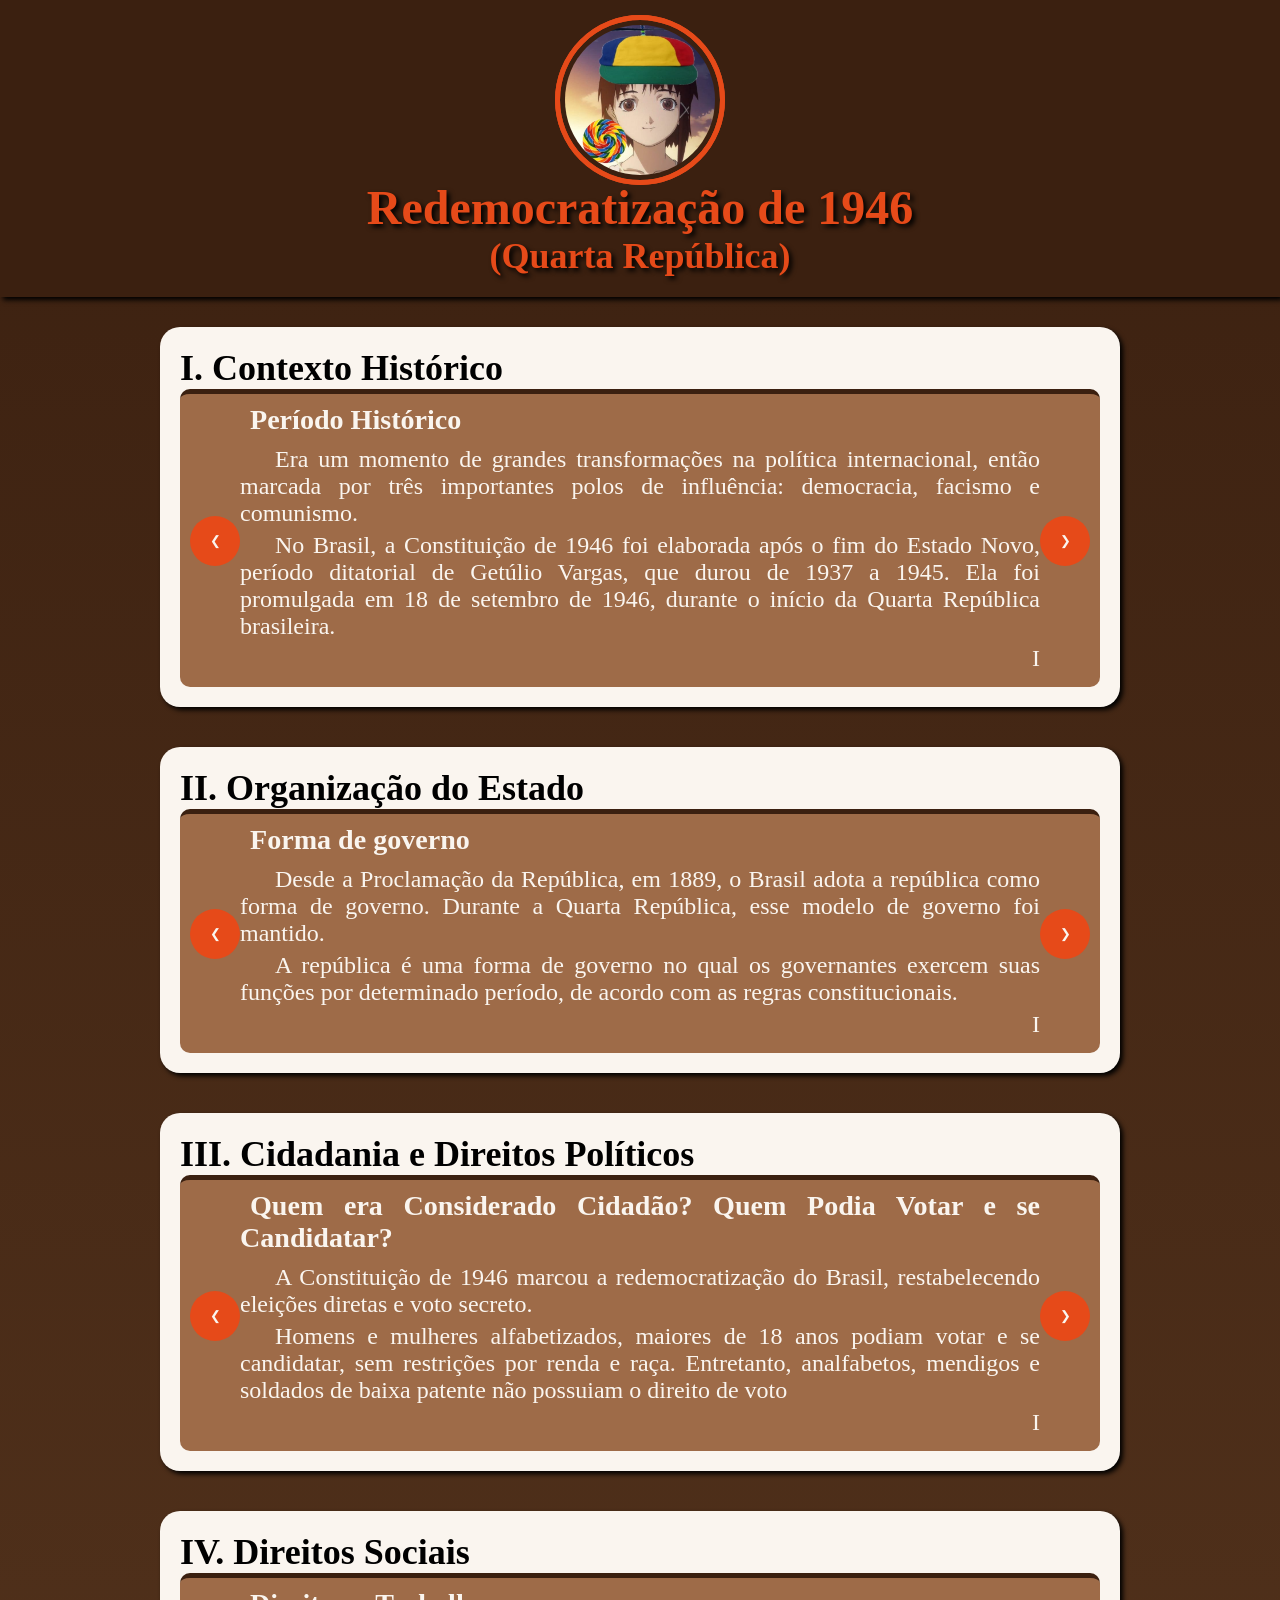
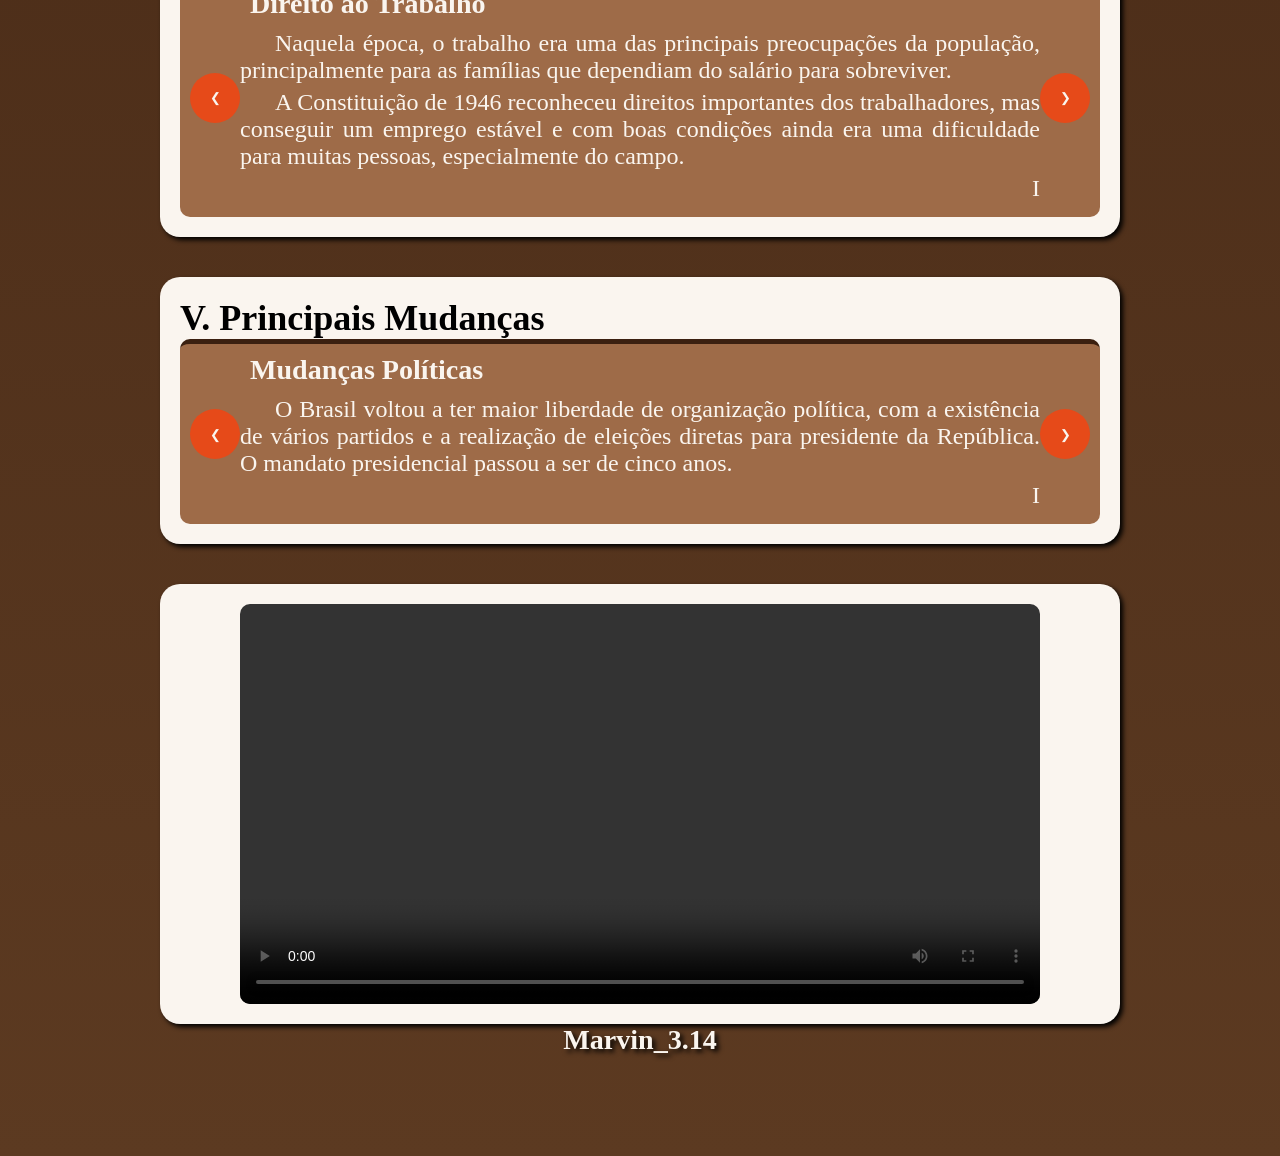
==== commit 999e8eb2: "j" ====
--- a/index.html
+++ b/index.html
@@ -323,7 +323,7 @@
 
 
         <div id="cont-pos">
-            <video id="pos-credito" src="conteudo/pos-credito-t-sociologia.mp4" controls></video>
+            <video id="pos-credito" src="conteudo/pos-credito-t-sociollogia01.mp4" controls></video>
         </div>
     </main>
 
--- a/style.css
+++ b/style.css
@@ -159,7 +159,7 @@
         }
 
         p.n{
-          text-align: center;
+          text-align: right;
         }
       }
 
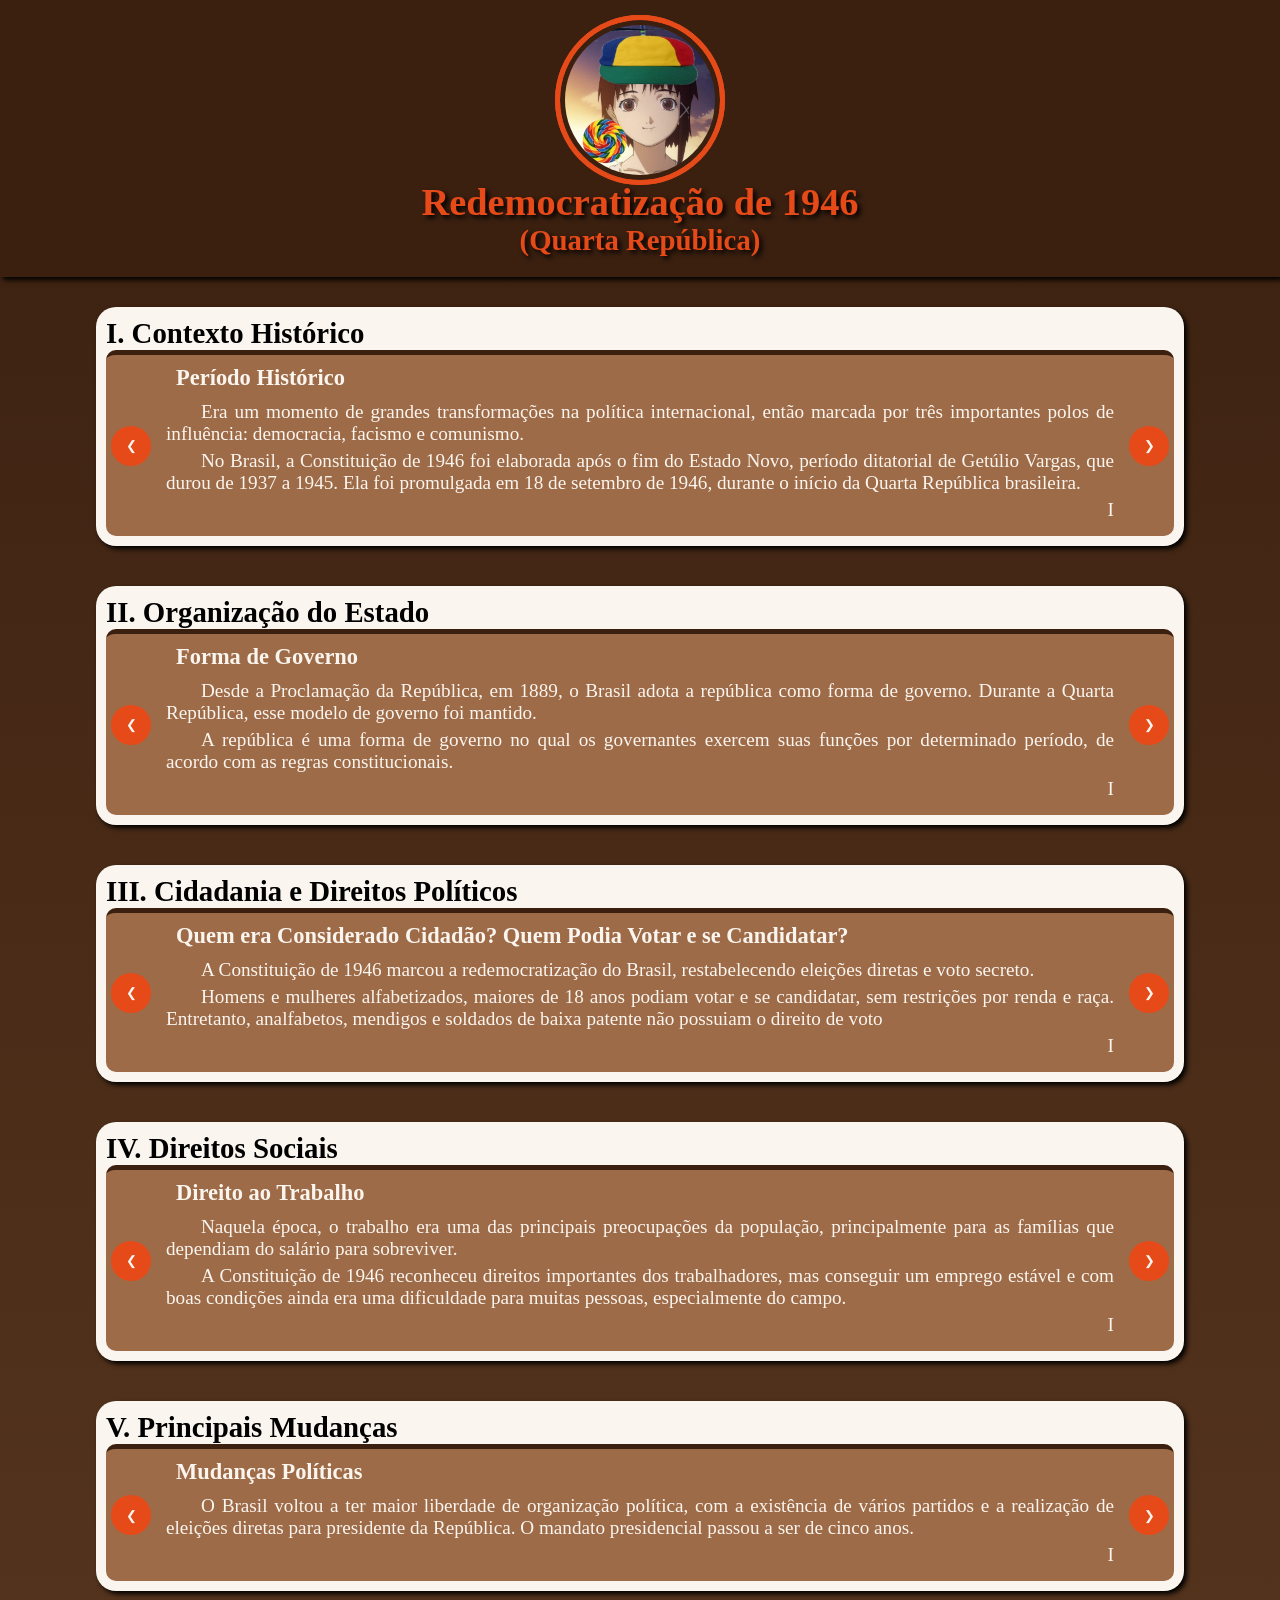
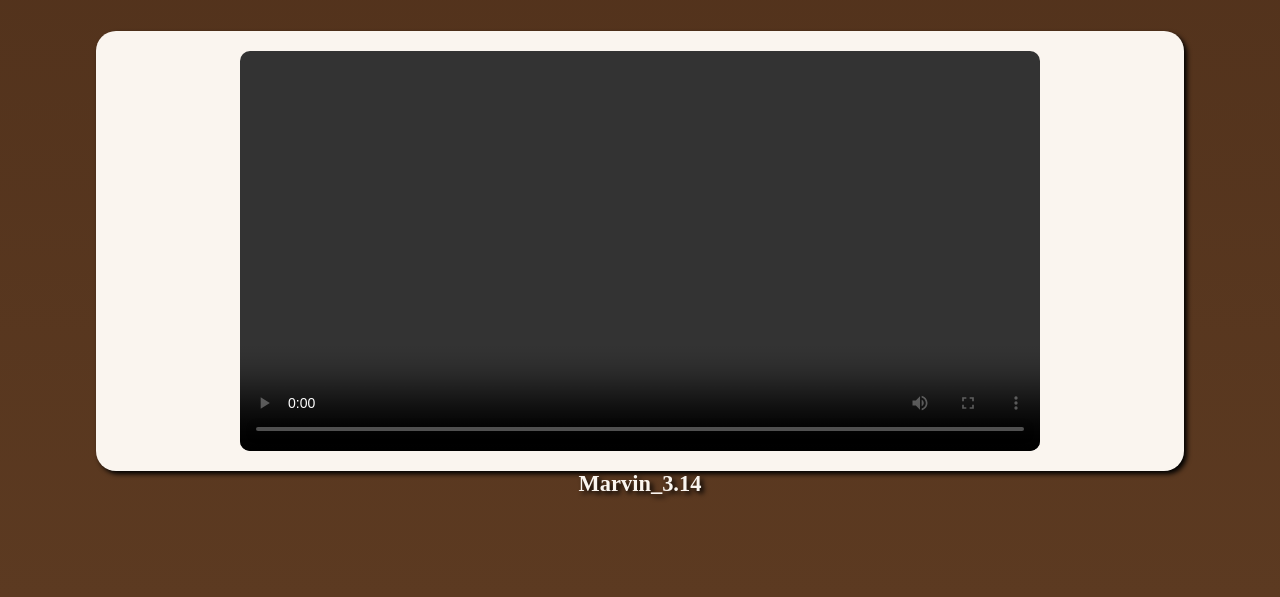
==== commit 5277f088: "b" ====
--- a/index.html
+++ b/index.html
@@ -78,14 +78,14 @@
 
                 <!--Subtópico I-->
                 <div class="text-sub ativo">
-                    <h3>Forma de governo</h3>
+                    <h3>Forma de Governo</h3>
                     <p>Desde a Proclamação da República, em 1889, o Brasil adota a república como forma de governo. Durante a Quarta República, esse modelo de governo foi mantido.</p>
                     <p>A república é uma forma de governo no qual os governantes exercem suas funções por determinado período, de acordo com as regras constitucionais.</p>
                     <p class="n">I</p>
                 </div>
                 <!--Subtópico II-->
                 <div class="text-sub">
-                    <h3>Sistema de governo</h3>
+                    <h3>Sistema de Governo</h3>
                     <p>A Constituição de 1946 estabeleceu originalmente o <strong>presidencialismo</strong> como sistema de governo.</p>
                     <p>Nesse sistema, o presidente da república exerce simultaneamente as funções de chefe de Estado, representando o país; chefe de Governo, dirigindo a administração federal; e ocupava uma posição central dentro do Poder Executivo.</p>
                     <p>O presidente era eleito pelo voto direto da população e tinha mandato de cinco anos, sem possibilidade de reeleição para o período presidencial seguinte.</p>
@@ -122,7 +122,7 @@
                 </div>
                 <!--Subtópicos IV-->
                 <div class="text-sub">
-                    <h3>Organização entre União, Estado e municípios</h3>
+                    <h3>Organização entre União, Estado e Municípios</h3>
                     <p>	A Constituição de 1946 manteve o federalismo, sistema no qual o poder e as competências são distribuídas entre a União e os estados, com autonomia para cada ente atuar nas matérias previstas constitucionalmente.</p>
                     <p><strong>União:</strong> era responsável pelos assuntos de interesse nacional, como defesa do país, relações exteriores e outras competências.</p>
                     <p><strong>Estados:</strong> possuíam governos próprios,liderados por governadores, e assembleias legislativas responsáveis pela elaboração de leis educacionais, respeitando a Constituição Federal.</p>
@@ -132,7 +132,7 @@
                 </div>
                 <!--Subtópico V-->
                 <div class="text-sub">
-                    <h3>Mecanismos de controle entre os Poderes</h3>
+                    <h3>Mecanismos de Controle entre os Poderes</h3>
                     <p>A Constituição de 1946 estabeleceu mecanismos de controle destinados a impedir abusos e limitar a concentração de poder. Esse modelo é conhecido como <strong>sistema de freios e contrapesos</strong>.</p>
                     <h3>Mecanismos e suas funções:</h3>
                     <ul>
@@ -147,7 +147,7 @@
                 </div>
                 <!--subtópico VI-->
                 <div class="text-sub">
-                    <h3>Papel do Presidente e chefe de Estado</h3>
+                    <h3>Papel do Presidente e Chefe de Estado</h3>
                     <p>O presidente da República ocupava a oposição central do Poder Executivo e desempenhava duas funções principais.</p>
                     <p><strong>Chefe de Estado</strong>: representava o Brasil nas relações internacionais e exercia atribuições relacionadas à defesa nacional e à representação institucional do país.</p>
                     <p><strong>Chefe de Governo:</strong> dirigia a administração federal, nomeava ministros e participava do processo legislativo por meio de sanções e vetos.</p>
--- a/style.css
+++ b/style.css
@@ -23,10 +23,10 @@
 body{
   height: 100%;
   background-image: linear-gradient(to top, var(--marrom01), var(--marrom02));
-  font-size: 1.5em;
+  font-size: 1.2em;
 
   display: grid;
-  grid-template-columns:  10rem 1fr 10rem;
+  grid-template-columns:  6rem 1fr 6rem;
 }
 
 header{
@@ -90,7 +90,7 @@
   div.cont-top{
     background-color: var(--principal);
     margin-bottom: 40px ;
-    padding: 20px;
+    padding: 10px;
     border-radius: 20px;
     box-shadow: 3px 3px 5px black;
   
@@ -98,8 +98,8 @@
     
 
     .btn-nav{
-      height: 50px;
-      width: 50px;
+      height: 40px;
+      width: 40px;
       border-radius: 50%;
       border: none;
       background-color: var(--laranjaD);
@@ -115,6 +115,14 @@
       cursor: grab;
     }
 
+    .btn-ant{
+      left: -15px;
+    }
+
+    .btn-prox{
+      right: -15px;
+    }
+
 
 
 
@@ -199,15 +207,24 @@
 @media (max-width: 768px){
   body{
     width: 100%;
-    font-size: 1em;
+    font-size: 0.85em;
     
 
     display: grid;
-    grid-template-columns: 1rem 1fr 1rem;
-
-  }
-  
-  #video-pos-credito{
+    grid-template-columns: 0.5rem 1fr 0.5rem;
+
+  }
+
+
+
+  .btn-nav{
+    height: 40px;
+    width: 40px;
+  }
+  
+  video#pos-credito{
     height: 232px;
   }
+
+  
 }
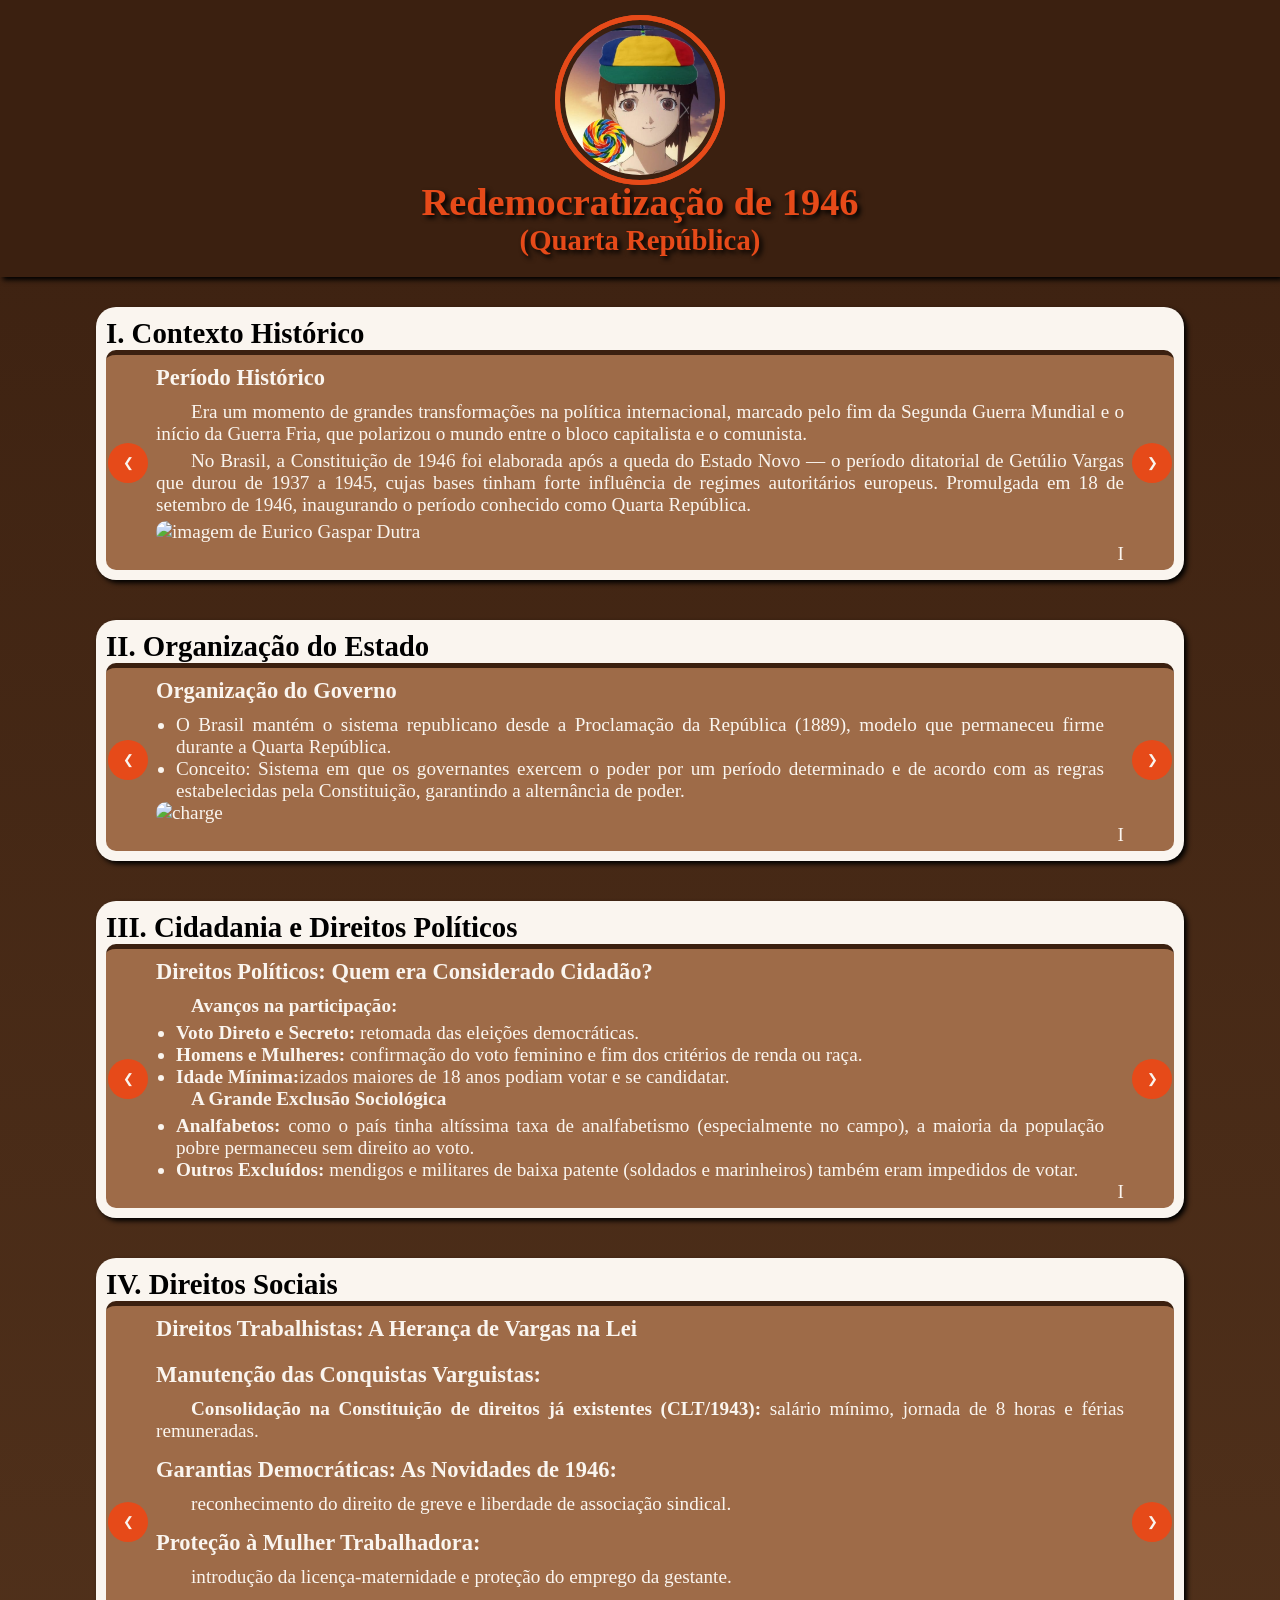
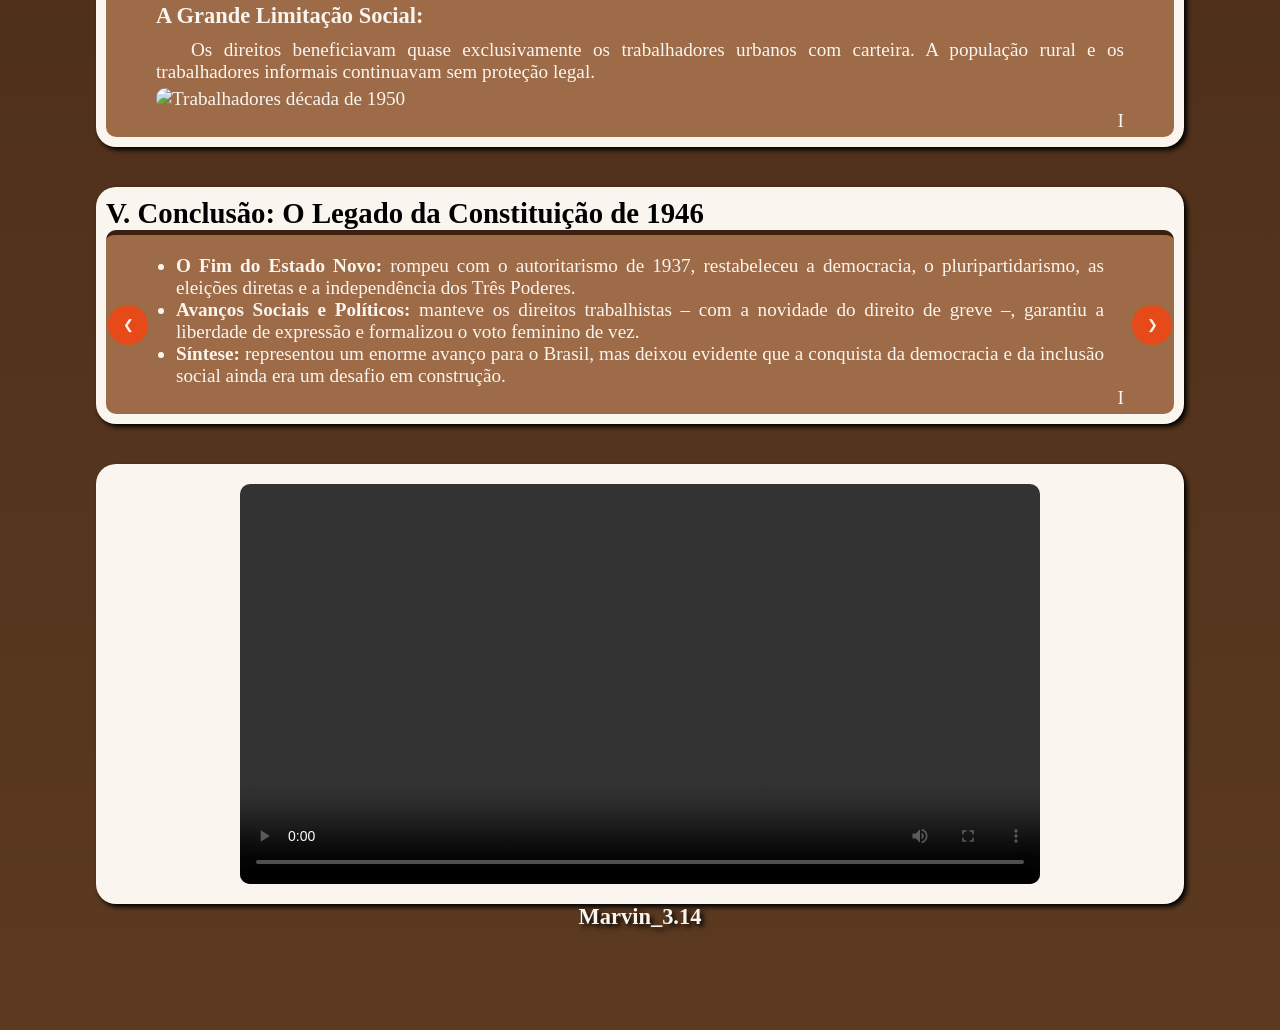
==== commit 5cb090e4: "j" ====
--- a/index.html
+++ b/index.html
@@ -29,43 +29,42 @@
 
                 <div class="text-sub ativo">
                     <h3>Período Histórico</h3>
-                    <p>Era um momento de grandes transformações na política internacional, então marcada por três importantes polos de influência: democracia, facismo e comunismo.</p>
-                    <p>No Brasil, a Constituição de 1946 foi elaborada após o fim do Estado Novo, período ditatorial de Getúlio Vargas, que durou de 1937 a 1945. Ela foi promulgada em 18 de setembro de 1946, durante o início da Quarta República brasileira.</p>
-                    <p class="n">I</p>
-                </div>
-                <div class="text-sub">
-                    <h3>O que Estava Acontecendo Politicamente e Socialmente no Brasil?</h3>
-                    <p>O Brasil passava por um processo de redemocratização, marcado pela pressão popular pelo retorno das liberdades políticas. O fim da Segunda Guerra Mundial, também contribuiu para esse processo, pois o país havia lutado ao lado dos aliados contra regimes totalitários, embora estivesse vivendo uma ditadura internamente.</p>
-                    <p>Além disso, trabalhadores urbanos, sindicatos, estudantes e diferentes grupos políticos participavam dos debates sobre o futuro do país.</p>
+                    <p>Era um momento de grandes transformações na política internacional, marcado pelo fim da Segunda Guerra Mundial e o início da Guerra Fria, que polarizou o mundo entre o bloco capitalista e o comunista. </p>
+                    <p>No Brasil, a Constituição de 1946 foi elaborada após a queda do Estado Novo — o período ditatorial de Getúlio Vargas que durou de 1937 a 1945, cujas bases tinham forte influência de regimes autoritários europeus. Promulgada em 18 de setembro de 1946, inaugurando o período conhecido como Quarta República. </p>
+                    <img class="slide-img" src="https://s4.static.brasilescola.uol.com.br/be/2022/05/posse-dutra.jpg" alt="imagem de Eurico Gaspar Dutra">
+                    <p class="n">I</p>
+                </div>
+                <div class="text-sub">
+                    <h3>Cenário Político e Social no Brasil</h3>
+                    <ul>
+                        <li>Processo de redemocratização, impulsionado pela pressão popular pelo retorno das liberdades democráticas</li>
+                        <li>Trabalhadores urbanos, sindicatos, estudantes e diferentes correntes políticas se mobilizaram intensamente para debater e construir rumos para o país.</li>
+                    </ul>
                     <p class="n">II</p>
                 </div>
                 <div class="text-sub">
-                    <h3>Qual Governo ou Regime Político Estava no Poder?</h3>
-                    <p>A elaboração da Constituição, ocorre quando o presidente Eurico Gaspar Dutra assume, eleito em dezembro de 1945 e empossado em janeiro de 1946. SEu governo marcou o início de uma nova fase republicana, após a deposição de Getúlio Vargas e o encerramento do Estado Novo.</p>
+                    <h3>O Governo no Poder</h3>
+                    <p>A elaboração e promulgação da Constituição ocorreram sob a presidência de Eurico Gaspar Dutra, eleito em dezembro de 1945 e empossado em janeiro do ano seguinte. Seu governo marcou o início oficial da Quarta República brasileira.</p>
                     <p class="n">III</p>
-                </div>
-                <div class="text-sub">
-                    <h3>Quais Acontecimentos Contribuíram para a Elaboração da Constituição?</h3>
-                    <p>Os principais acontecimentos foram:</p>
-                    <ul>
-                        <li>O desgaste político do Estado Novo e o crescimento das pressões pela democracia.</li>
-                        <li>O fim da Segunda Guerra Mundial em 1945.</li>
-                        <li>A deposição de Getúlio Vargas, em outubro de 1945.</li>
-                        <li>As eleições de dezembro de 1945, que definiram o novo presidente e os parlamentos constituintes.</li>
-                        <li>A formação da Assembleia Constituinte, responsável por elaborar uma nova Constituição.</li>
-                    </ul>
-                    <p class="n">IV</p>
                 </div>
                 <div class="text-sub">
                     <h3>Por Que Uma Nova Constituição?</h3>
                     <p>A nova Constituição foi criada para substituir a Constituição autoritaria de 1937 e reorganizar o Estado brasileiro após o fim da ditadura. O objetivo era restabelecer instituições democráticas, garantir direitos indivíduais, recuperar a autonomia dos poderes e estabelecer regras para o funcionamento do governo.</p>
+                    <p class="n">IV</p>
+                </div>
+                <div class="text-sub">
+                    <h3>Grupos Sociais com Maior Influencia</h3>
+                    <p><strong>Militares</strong> Papel central na queda de Vargas e na garantia da transição democrática.</p>
+                    <p><strong>Elites Econômicas e Políticos Tradicionais:</strong> Setores agrários e industriais com forte presença na Assembleia.</p>
+                    <p><strong>Grandes Partidos da Época:</strong></p>
+                    <ul>
+                        <li><strong>PSD:</strong> Partido dos grandes proprietários e burocratas (maior bancada).</li>
+                        <li><strong>UDN:</strong> Oposição conservadora, defensora do liberalismo e anti-varguista.</li>
+                        <li><strong>PTB:</strong> Criado por Vargas para articular a base trabalhadora e sindical.</li>
+                    </ul>
+
                     <p class="n">V</p>
                 </div>
-                <div class="text-sub">
-                    <h3>Quais Grupos Sociais Tinham Maior Influência Política?</h3>
-                <p>Os grupos de maior influência eram os militares, as elites econômicas, os políticos tradicionais e os partidos políticos. Entre os partidos, destacavam-se o PSD, a UDN e o PTB. Trabalhadores urbanos, sindicatos, estudantes e movimentos populares também participavam da vida política, mas enfrentava limitações na representação e acesso às decisões nacionais.</p>
-                <p class="n">VI</p>
-                </div>
                 <button class="btn-nav btn-prox">&#10095</button>
             </section>
         </div>
@@ -78,18 +77,24 @@
 
                 <!--Subtópico I-->
                 <div class="text-sub ativo">
-                    <h3>Forma de Governo</h3>
-                    <p>Desde a Proclamação da República, em 1889, o Brasil adota a república como forma de governo. Durante a Quarta República, esse modelo de governo foi mantido.</p>
-                    <p>A república é uma forma de governo no qual os governantes exercem suas funções por determinado período, de acordo com as regras constitucionais.</p>
-                    <p class="n">I</p>
-                </div>
-                <!--Subtópico II-->
-                <div class="text-sub">
-                    <h3>Sistema de Governo</h3>
-                    <p>A Constituição de 1946 estabeleceu originalmente o <strong>presidencialismo</strong> como sistema de governo.</p>
-                    <p>Nesse sistema, o presidente da república exerce simultaneamente as funções de chefe de Estado, representando o país; chefe de Governo, dirigindo a administração federal; e ocupava uma posição central dentro do Poder Executivo.</p>
-                    <p>O presidente era eleito pelo voto direto da população e tinha mandato de cinco anos, sem possibilidade de reeleição para o período presidencial seguinte.</p>
-                    <p>O vice-presidente também era eleito pelo voto popular, em votação separada da eleição presidencial.</p>
+                    <h3>Organização do Governo</h3>
+                    <ul>
+                        <li>O Brasil mantém o sistema republicano desde a Proclamação da República (1889), modelo que permaneceu firme durante a Quarta República.</li>
+                        <li>Conceito: Sistema em que os governantes exercem o poder por um período determinado e de acordo com as regras estabelecidas pela Constituição, garantindo a alternância de poder.</li>
+                    </ul>
+                    <img class="slide-img" src="https://encrypted-tbn0.gstatic.com/images?q=tbn:ANd9GcT4Jd5VY039vzUkvbK0_So74YAJ7wqqFYskCLO4PyYrVQ&s=10" alt="charge">
+                    
+                    <p class="n">I</p>
+                </div>
+
+                <div class="text-sub">
+                    <h3>Sistema de Governo: Presidencialismo</h3>
+                    <ul>
+                        <li>Concentração de funções: o presidente exercia simultaneamente os papéis de chefe de Estado e chefe de Governo.</li>
+                        <li>Mandato: eleito por voto direto para um mandato de 5 anos, sem direito a reeleição imediata.</li>
+                        <li>Eleição para vice-presidente: o vice era eleito em uma votação separada.</li>
+                    </ul>
+
                     <p class="n">II</p>
                 </div>
 
@@ -99,58 +104,61 @@
                 <!--Subtópico III-->
                 <div class="text-sub">
                     <h3>Organização dos Poderes</h3>
-                    <p>A Constituição estabeleceu a divisão do poder estatal em três poderes: Executivo, Legislativo e Judiciário.</p>
-                    <p>Cada um possuía funções próprias, uma contribuição para evitar a concentração de poder em uma única autoridade.</p>
-                    <p><strong>*Poder Executivo:</strong> era exercido pelo presidente da República, auxiliado pelos ministros de Estado.</p>
-                    <p>Principais funções:</p>
-                    <ul>
-                        <li>Administrar o país e executar as leis aprovadas.</li>
-                        <li>Nomear e demitir os ministros do Estado.</li>
-                        <li>Representar o Brasil nas relações internacionais.</li>
-                        <li>Sancionar ou vetar projetos de lei.</li>
-                        <li>Comandar as Forças Armadas, conforme as competências constitucionais.</li>
-                    </ul>
-                    <p><strong>*Poder Legislativo:</strong> exercido pelo Congresso Nacional, composto por duas casas: a Câmara dos Deputados e o Senado Federal.</p>
-                    <p><strong>Câmara dos Deputados:</strong> representava a população, com deputados eleitos para mandatos de quatro anos.</p>
-                    <p><strong>Senado Federal:</strong> representava os estados e o Distrito Federal, com três senadores para cada um e mandatos de oito anos.</p>
-                    <p>As principais funções do Poder Legislativo eram elaborar leis, aprovar o orçamento público, fiscalizar as ações do governo e exercer outras competências constitucionais.</p>
-                    <p><strong>*Poder Judiciário:</strong> Pertencia ao Supremo Tribunal Federal e demais órgãos judiciais.</p>
-                    <p>Era responsável por julgar conflitos, interpretar as leis e garantir cumprimento e ordem constitucional.</p>
-                    <p>O STF (Supremo Tribunal Federal) tinha um papel importante na proteção da Constituição, inclusive no controle de constitucionalidade das leis, dentro das regras estabelecidas na época.</p>
-                    <p>A independência do Poder Judiciário era essencial para impedir que decisões do governo ou do Congresso ficassem acima da lei.</p> 
+                    <p>Objetivo: evitar a concentração de poder (que havia marcado o Estado Novo).</p>
+                    <p><strong>Poder Executivo</strong></p>
+                    <ul>
+                        <li><strong>Quem exerce: </strong>o presidente e seus ministros</li>
+                        <li><strong>Principais funções:</strong> administrar o país, executar as leis, comandar as Forças Armadas e representar o Brasil internacionalmente.</li>
+                    </ul>
+                    <p><strong>Poder Legislativo</strong></p>
+                    <ul>
+                        <li><strong>Quem exerce:</strong> Congresso Nacional (bicameral).</li>
+                        <li><strong>Câmara dos Deputados:</strong> representa o povo.</li>
+                        <li><strong>Senado Federal:</strong> representa os estados.</li>
+                        <li><strong>Funções:</strong> elaborar leis, aprovar o orçamento e fiscalizar o governo.</li>
+                    </ul>
+                    <p><strong>Poder Judiciário</strong></p>
+                    <ul>
+                        <li><strong>Quem exerce:</strong> Supremo Tribunal Federal (STF) e demais tribunais</li>
+                        <li><strong>Funções:</strong> julgar conflitos, interpretar as leis e garantir que ninguém estivesse acima da Constituição.</li>
+                    </ul>
+
                     <p class="n">III</p>
                 </div>
                 <!--Subtópicos IV-->
                 <div class="text-sub">
-                    <h3>Organização entre União, Estado e Municípios</h3>
-                    <p>	A Constituição de 1946 manteve o federalismo, sistema no qual o poder e as competências são distribuídas entre a União e os estados, com autonomia para cada ente atuar nas matérias previstas constitucionalmente.</p>
-                    <p><strong>União:</strong> era responsável pelos assuntos de interesse nacional, como defesa do país, relações exteriores e outras competências.</p>
-                    <p><strong>Estados:</strong> possuíam governos próprios,liderados por governadores, e assembleias legislativas responsáveis pela elaboração de leis educacionais, respeitando a Constituição Federal.</p>
-                    <p><strong>Municípios:</strong> possuíam autonomia administrativa para tratar de assuntos de interesse local, incluindo serviços públicos municipais e arrecadação de tributos de sua competência. Sua organização contava com prefeitos e câmaras municipais, conforme as regras da época.</p>
-                    <p>A Constituição de 1946 fortaleceu a autonomia dos estados e municípios em comparação com o período do Estado Novo.</p>
+                    <h3>Organização Territorial: Retomada do Federalismo</h3>
+                    <ul>
+                        <li><strong>União:</strong> focada nos assuntos de interesse nacional (defesa, relações exteriores, leis gerais)</li>
+                        <li><strong>Estados:</strong> com governadores próprios e Assembleias Legislativas, garantindo autonomia regional.</li>
+                        <li><strong>Municípios:</strong> recuperaram a autonomia local para gerir serviços públicos e arrecadar tributos, com prefeitos e câmaras de vereadores eleitos.</li>
+                    </ul>
+                    
                     <p class="n">IV</p>
                 </div>
                 <!--Subtópico V-->
                 <div class="text-sub">
-                    <h3>Mecanismos de Controle entre os Poderes</h3>
-                    <p>A Constituição de 1946 estabeleceu mecanismos de controle destinados a impedir abusos e limitar a concentração de poder. Esse modelo é conhecido como <strong>sistema de freios e contrapesos</strong>.</p>
-                    <h3>Mecanismos e suas funções:</h3>
-                    <ul>
-                        <p><strong>Veto presidencial:</strong> o presidente podia vetar projetos de lei, conforme as regras constitucionais</p>
-                        <p><strong>Rejeição do veto:</strong> o Congresso podia rejeitar o veto presidencial nas condições previstas na Constituição.</p>
-                        <p><strong>Fiscalização parlamentar:</strong> o Congresso fiscaliza a administração pública e o uso de recursos federais.</p>
-                        <p><strong>Controle judicial:</strong> o judiciário podia examinar questões jurídicas e de constitucionalidade dentro de suas competências.</p>
-                        <p><strong>Tribunal de Contas:</strong> auxiliava o Congresso na fiscalização financeira e orçamentária da União</p>
-                    </ul>
-                    <p>Esses mecanismos ajudavam a manter o equilíbrio institucional. Contudo, sua existência no texto constitucional não garantia que fossem sempre aplicados de maneira perfeita na prática política.</p>
+                    <h3>Freios e Contrapesos: o Constrole Entre os Pderes</h3>
+                    <p>Mecanismos para evitar o retorno de abusos e ditaduras</p>
+                    <p><strong>Principais Mecanismos:</strong></p>
+                    <ul>
+                        <li><strong>Veto e Derrubada:</strong> o presidente podia vetar projetos, mas o Congresso podia derrubar o veto.</li>
+                        <li><strong>Controle Constitucional</strong> o Judiciário avaliava a legalidade dos atos dos outros Poderes.</li>
+                        <li><strong>Fiscalização Financeira:</strong> o Congresso e o Tribunal de Contas controlavam os gastos públicos.</li>
+                    </ul>
+                    <p><i>A existência do mecanismo na lei não garantia o seu funcionamento perfeito na prática política real da Quarta República.</i></p>
+                    
                     <p class="n">V</p>
                 </div>
                 <!--subtópico VI-->
                 <div class="text-sub">
-                    <h3>Papel do Presidente e Chefe de Estado</h3>
-                    <p>O presidente da República ocupava a oposição central do Poder Executivo e desempenhava duas funções principais.</p>
-                    <p><strong>Chefe de Estado</strong>: representava o Brasil nas relações internacionais e exercia atribuições relacionadas à defesa nacional e à representação institucional do país.</p>
-                    <p><strong>Chefe de Governo:</strong> dirigia a administração federal, nomeava ministros e participava do processo legislativo por meio de sanções e vetos.</p>
+                    <h3>Papel do Presidente</h3>
+                    <ul>
+                        <li><strong>Comando da administração Federal:</strong> liderava a máquina pública, nomeando ministros de Estado e executando as políticas federais.</li>
+                        <li><strong>Relação com o Legislativo:</strong> atuava diretamente no processo de criação de leis por meio de sanções, vetos e do envio de mensagens ao Congresso.</li>
+                        <li><strong>Defesa e Diplomacia:</strong> era o responsável por comandar as Forças Armadas e representar o Brasil perante a comunidade internacional.</li>
+                    </ul>
+
                     <p class="n">VI</p>
                 </div>
 
@@ -165,15 +173,34 @@
                 <button class="btn-nav btn-ant">&#10094</button>
                 <!--Tóopico I-->
                 <div class="text-sub ativo">
-                    <h3>Quem era Considerado Cidadão? Quem Podia Votar e se Candidatar?</h3>
-                    <p>A Constituição de 1946 marcou a redemocratização do Brasil, restabelecendo eleições diretas e voto secreto.</p>
-                    <p>Homens e mulheres alfabetizados, maiores de 18 anos podiam votar e se candidatar, sem restrições por renda e raça. Entretanto, analfabetos, mendigos e soldados de baixa patente não possuiam o direito de voto</p>
-                    <p class="n">I</p>
-                </div>
-                <div class="text-sub">
-                    <h3>Organização das Eleições</h3>
-                    <p>As eleições permitiam escolher o presidente, os governadores, os prefeitos e os representantes do Poder Legislativo.</p>
-                    <p>Além do mais, com a Redemocratização, houve também a volta de vários  partidos políticos, ampliando a participação política da população.</p>
+                    <h3>Direitos Políticos: Quem era Considerado Cidadão?</h3>
+                    <p><strong>Avanços na participação:</strong></p>
+                    <ul>
+                        <li><strong>Voto Direto e Secreto:</strong> retomada das eleições democráticas.</li>
+                        <li><strong>Homens e Mulheres:</strong> confirmação do voto feminino e fim dos critérios de renda  ou raça.</li>
+                        <li><strong>Idade Mínima:</strong>izados maiores de 18 anos podiam votar e se candidatar.</li>
+                    </ul>
+
+                    <p><strong>A Grande Exclusão Sociológica</strong></p>
+                    <ul>
+                        <li><strong>Analfabetos:</strong> como o país tinha altíssima taxa de analfabetismo (especialmente no campo), a maioria da população pobre permaneceu sem direito ao voto.</li>
+                        <li><strong>Outros Excluídos:</strong> mendigos e militares de baixa patente (soldados e marinheiros) também eram impedidos de votar.</li>
+                    </ul>
+
+                    <p class="n">I</p>
+                </div>
+                <div class="text-sub">
+                    <h3>Cidadania, Eleições e os Limites do Período</h3>
+                    <p><strong>Retomada Democrática e Partidária:</strong></p>
+                    <h3>Retomada Democrática e Partidária:</h3>
+                    <p>Retorno do pluripartidarismo e eleições diretas para presidente, governadores, prefeitos e legislativo.</p>
+                    <h3>Garantia do Voto:</h3>
+                    <p>Fortalecimento da Justiça Eleitoral para fiscalizar os pleitos e combater fraudes históricas – como o antigo “voto de cabresto” (“cabresto”, arreio de corda ou couro que serve para conduzir a marcha do animal. Mas nesse contexto, “voto de cabresto” significa a condução do eleitor ao voto direcionado).</p>
+                    <h3>O Contraste da Cidadania. Quem ficava de fora?</h3>
+                    <p>Grande parte da população pobre continuava excluída da política formal devido à proibição do voto para analfabetos.</p>
+                    <h3>O Limite Ideológico:</h3>
+                    <p>A liberdade política sofreu fortes abalos com a cassação do registro e dos mandatos do Partido Comunista (PCB) em 1947, mostrando que a democracia da época tolerava restrições severas.</p>
+                    <img src="https://encrypted-tbn0.gstatic.com/images?q=tbn:ANd9GcRYzz1DYFUEKTG1nw-6j1qIN2pQOE2BoUfIcCDUzpPI4uRroFPePTBwW0o&s=10" alt="voto feminino" class="slide-img">
                     <p class="n">II</p>
                 </div>
                 <button class="btn-nav btn-prox">&#10095</button>
@@ -187,132 +214,73 @@
                 <button class="btn-nav btn-ant">&#10094</button>
                 
                 <div class="text-sub ativo">
-                    <h3>Direito ao Trabalho</h3>
-                    <p>Naquela época, o trabalho era uma das principais preocupações da população, principalmente para as famílias que dependiam do salário para sobreviver.</p>
-                    <p>A Constituição de 1946 reconheceu direitos importantes dos trabalhadores, mas conseguir um emprego estável e com boas condições ainda era uma dificuldade para muitas pessoas, especialmente do campo.</p>
-                    <p class="n">I</p>
-                </div>
-                <div class="text-sub">
-                    <h3>Direitos Trabalhistas</h3>
-                    <p>Os trabalhadores já contavam com direitos conquistados durante o gverno de Getúlio Vargas, como o salário minímo, férias remuneradas e a proteção das leis trabalhistas.</p>
-                    <p>A Quarta República manteve e reforçou esses direitos.Mesmo assim, nem todos se beneficiavam da mesma forma, pois muitos trabalhadores rurais e pessoas que trabalhavam informalmente tinham pouca proteção.</p>
+                    <h3>Direitos Trabalhistas: A Herança de Vargas na Lei</h3>
+
+                    <h3>Manutenção das Conquistas Varguistas:</h3>
+                    <p><strong>Consolidação na Constituição de direitos já existentes (CLT/1943):</strong> salário mínimo, jornada de 8 horas e férias remuneradas.</p>
+
+                    <h3>Garantias Democráticas: As Novidades de 1946:</h3>
+                    <p>reconhecimento do direito de greve e liberdade de associação sindical.</p>
+
+                    <h3>Proteção à Mulher Trabalhadora:</h3>
+                    <p>introdução da licença-maternidade e proteção do emprego da gestante.</p>
+
+                    <h3>A Grande Limitação Social:</h3>
+                    <p>Os direitos beneficiavam quase exclusivamente os trabalhadores urbanos com carteira. A população rural e os trabalhadores informais continuavam sem proteção legal.</p>
+
+                    <img src="" alt="Trabalhadores década de 1950" class="slide-img">
+
+                    <p class="n">I</p>
+                </div>
+                <div class="text-sub">
+                    <h3>Direitos Sociais: Saúde, Educação e Previdência</h3>
+
+                    <h3>Educação Gratuita:</h3>
+                    <p>Garantia de ensino primário oficial e gratuito, embora a falta de escolas mantivesse o alfabetismo alto nas áreas rurais e periféricas.</p>
+
+                    <h3>Saúde e Previdência Social:</h3>
+                    <p>Modelo contributivo (tríplice: Estado, patrão e empregado) que cobria doença, invalidez e velhice.</p>
+                    <p>Assistência médica focada em trabalhadores formais e gestantes; o restante da população dependia de caridade ou hospitais públicos precários.</p>
+
+                    <h3>Proteção à Infância e Assistência Social:</h3>
+                    <p>Primeiras previsões de amparo social, embora a pobreza forçasse muitas crianças ao trabalho precoce.</p>
+                    
+
                     <p class="n">II</p>
                 </div>
                 <div class="text-sub">
-                    <h3>Jornada de Trabalho</h3>
-                    <p>A jornada de trabalho era uma questão importante, porque muitos trabalhadores enfrentavam longas horas de serviço. A Constituição de 1946 estabeleceu, como regra geral, uma jornada máxima de 8 horas diárias, buscando evitar jornadas excessivas. </p>
-                    <p>Apesar disso, na prática, nem sempre os direitos eram respeitados, principalmente em trabalhos mais precários.</p>
+                    <h3>Reflexão Sociológica: Limites e Contradições de 1946</h3>
+                    
+                    <h3>Desigualdade Estrutural:</h3>
+                    <p>As populações vulneráveis e a população negra continuavam marginalizadas pelos reflexos do pós-Abolição e da falta de políticas de inclusão.</p>
+
+                    <h3>Direito vs. Realidade:</h3>
+                    <p>A Constituição era avançada no papel, mas enfrentava enorme resistência de cumprimento na prática pelas elites econômicas.</p>
+
                     <p class="n">III</p>
                 </div>
-                <div class="text-sub">
-                    <h3>Salário</h3>
-                    <p>O salário minímo, criado em 1940, continuou sendo uma forma de estabelecer um vaqlor básico para a remuneração dos trabalhadores.</p>
-                    <p>A ideia era ajudar as pessoas a pagar despesas essenciais como alimentação, moradia e roupas. Porém, muitas familias ainda tinham dificuldades financeiras, pois o valor recebido nem sempre era suficiente para cobrir todas as necessidades.</p>
-                    <p class="n">IV</p>
-                </div>
-                <div class="text-sub">
-                    <h3>Férias</h3>
-                    <p>As férias remuneradas já eram um direito previsto nas leis trabalhistas e foram mantidas nesse período. Isso permitia que os trabalhadores tivessem um tempo de descanso sem perder o salário.</p>
-                    <p>Entretanto, o acesso a esse benefício dependia das condições de trabalho e do cumprimento das leis, algo que nem sempre acontecia em todos os setores.</p>
-                    <p class="n">V</p>
-                </div>
-                <div class="text-sub">
-                    <h3>Previdência Social</h3>
-                    <p>A previdência social era importante para proteger os trabalhadores em situações como doença, invalidez e velhice. Na Constituição de 1946, esse direito foi mantido, com a participação do governo, dos empregadores e dos empregados no sistema previdenciário.</p>
-                    <p>Porém, a proteção não chegava a todos os brasileiros, e muitos trabalhadores, principalmente os rurais, tinham dificuldades para conseguir esses benefícios.</p>
-                    <p class="n">VI</p>
-                </div>
-                <div class="text-sub">
-                    <h3>Educação</h3>
-                    <p>A Constituição de 1946 reconheceu a educação como um direito de todos e estabeleceu o ensino primário oficial gratuito. Isso representou um avanço importante para a época.</p>
-                    <p> Mesmo assim, muitas crianças não frequentavam a escola, principalmente nas regiões mais pobres e rurais, onde faltavam escolas e professores. A desigualdade dificultava o acesso de muitas famílias à educação.</p>
-                    <p class="n">VII</p>
-                </div>
-                <div class="text-sub">
-                    <h3>Saúde</h3>
-                    <p>Na década de 1940, o acesso à saúde era bastante limitado, especialmente para as pessoas mais pobres. A Constituição previa assistência médica e sanitária aos trabalhadores e às gestantes, mas o atendimento não funcionava da mesma forma para toda a população. Muitas famílias dependiam de hospitais públicos, instituições de caridade ou de recursos próprios para conseguir tratamento.</p>
-                    <p class="n">VIII</p>
-                </div>
-                <div class="text-sub">
-                    <h3>Assistência Social</h3>
-                    <p>A assistência social tinha o objetivo de ajudar pessoas que passavam por dificuldades financeiras e sociais. Naquela época, o apoio vinha de algumas instituições públicas, entidades religiosas e organizações de caridade. Ainda não existia um sistema de assistência social amplo como o que temos hoje, por isso muitas famílias enfrentavam dificuldades sem receber ajuda suficiente do Estado.</p>
-                    <p class="n">IX</p>
-                </div>
-                <div class="text-sub">
-                    <h3>Proteção à infância</h3>
-                    <p>A Constituição de 1946 previa a proteção à maternidade, à infância e à adolescência. Essa preocupação era importante porque muitas crianças viviam em situação de pobreza e algumas precisavam trabalhar desde cedo para ajudar suas famílias. Apesar das medidas de proteção, a realidade ainda era difícil para muitas delas, principalmente pela falta de acesso à escola, à alimentação adequada e aos cuidados de saúde.</p>
-                    <p class="n">X</p>
-                </div>
-                <div class="text-sub">
-                    <h3>Direitos das Mulheres</h3>
-                    <p>As mulheres já tinham conquistado o direito ao voto em 1932, mas ainda enfrentavam muitas desigualdades na sociedade. Em 1946, a Constituição previa direitos relacionados ao trabalho feminino, como a proteção à gestante e o descanso antes e depois do parto sem perda do emprego ou do salário. Mesmo com esses avanços, era comum que as mulheres enfrentassem preconceito e tivessem menos oportunidades profissionais e políticas do que os homens.</p>
-                    <p class="n">XI</p>
-                </div>
-                <div class="text-sub">
-                    <h3>Direitos das Populações Vulneráveis</h3>
-                    <p>As pessoas mais pobres e os grupos socialmente desfavorecidos enfrentavam muitos obstáculos para ter seus direitos respeitados. Embora a Constituição de 1946 tenha ampliado algumas garantias, a desigualdade social continuava muito presente. A população negra, por exemplo, ainda sofria as consequências de séculos de escravidão e discriminação, enquanto muitas comunidades rurais viviam sem acesso adequado à educação, à saúde e a outros serviços básicos.</p>
-                    <p class="n">XII</p>
-                </div>
-                <div class="text-sub">
-                    <h3>Relação entre Estado e Trabalhadores</h3>
-                    <p>Com a Constituição de 1946, a relação entre o Estado e os trabalhadores passou a contar com garantias democráticas mais amplas, incluindo o direito de greve e a liberdade de associação sindical. Os trabalhadores ganharam mais possibilidades legais de se organizar e reivindicar melhores condições. Entretanto, ainda existiam conflitos entre empregados e empregadores, e nem sempre as leis eram cumpridas na prática.</p>
-                    <p class="n">XIII</p>
-                </div>
-
-                <button class="btn-nav btn-prox">&#10095</button>
-            </section>
-        </div>
-
-
-        <div class="cont-top">
-            <h2>V. Principais Mudanças</h2>
-            <section class="cont-sub">
-                <button class="btn-nav btn-ant">&#10094</button>
-
-                <div class="text-sub ativo">
-                    <h3>Mudanças Políticas</h3>
-                    <p>O Brasil voltou a ter maior liberdade de organização política, com a existência de vários partidos e a realização de eleições diretas para presidente da República. O mandato presidencial passou a ser de cinco anos. </p>
-                    <p class="n">I</p>
-                </div>
-                <div class="text-sub">
-                    <h3>Mudanças na Organização do Estado</h3>
-                    <p>A Constituição restabeleceu a independência dos poderes Executivo, Legislativo e Judiciário, além de devolver maior autonomia aos estados e municípios. Isso reduziu a concentração de poder característica do Estado Novo. </p>
-                    <p class="n">II</p>
-                </div>
-                <div class="text-sub">
-                    <h3>Ampliação ou Redução da Participação Política?</h3>
-                    <p>Houve ampliação da participação política por meio das eleições diretas, do voto secreto e da reorganização dos partidos. Entretanto, os analfabetos continuaram proibidos de votar, assim como determinados grupos de militares. Portanto, a participação política ainda não era universal. </p>
-                    <p class="n">III</p>
-                </div>
-                <div class="text-sub">
-                    <h3>Novos Direitos</h3>
-                    <p>A Constituição restabeleceu direitos individuais, como a liberdade de expressão, a liberdade de imprensa e a liberdade de associação. Também reconheceu o direito de greve e manteve direitos trabalhistas conquistados anteriormente. </p>
-                    <p class="n">IV</p>
-                </div>
-                <div class="text-sub">
-                    <h3>Restrições de Direitos</h3>
-                    <p>Apesar dos avanços democráticos, algumas restrições permaneceram. Os analfabetos não podiam votar, e o Partido Comunista Brasileiro teve seu registro cancelado em 1947, durante a vigência dessa Constituição. Esse último acontecimento demonstra que a abertura democrática não eliminou as limitações à participação política. </p>
-                    <p class="n">V</p>
-                </div>
-                <div class="text-sub">
-                    <h3>Mudanças Eleitorais</h3>
-                    <p>O voto passou a ser secreto, direto e obrigatório para os brasileiros de ambos os sexos, com exceções previstas na legislação. A Constituição também assegurou a representação proporcional dos partidos políticos. </p>
-                    <p class="n">VI</p>
-                </div>
-                <div class="text-sub">
-                    <h3>Mudanças Sociais</h3>
-                    <p>A Constituição manteve direitos sociais e trabalhistas, reconhecendo o direito de greve e a liberdade de associação sindical. Também estabeleceu que o uso da propriedade deveria considerar o bem-estar social, permitindo desapropriações por interesse social nos termos previstos na legislação. </p>
-                    <p class="n">VII</p>
-                </div>
-                <div class="text-sub">
-                    <h3>Alteração nos Poderes do Estado</h3>
-                    <p>Os poderes Executivo, Legislativo e Judiciário voltaram a ter independência e atribuições próprias. Diferentemente do Estado Novo, quando o Legislativo havia sido fechado, o Congresso Nacional voltou a exercer suas funções. </p>
-                    <p class="n">VIII</p>
-                </div>
-                <div class="text-sub">
-                    <h3>Mudanças na Relação entre Estado e Sociedade</h3>
-                    <p>O Estado passou a reconhecer novamente liberdades políticas e individuais, permitindo maior participação da sociedade na vida pública. Entretanto, a permanência de restrições eleitorais e a cassação do registro do PCB em 1947 mostram que essa relação ainda era marcada por limitações.</p>
-                    <p class="n">IX</p>
+
+                <button class="btn-nav btn-prox">&#10095</button>
+            </section>
+        </div>
+
+
+        <div class="cont-top">
+            <h2>V. Conclusão: O Legado da Constituição de 1946</h2>
+            <section class="cont-sub">
+                <button class="btn-nav btn-ant">&#10094</button>
+
+                <div class="text-sub ativo">
+                    <h3></h3>
+                    <ul>
+                        <li><strong>O Fim do Estado Novo:</strong> rompeu com o autoritarismo de 1937, restabeleceu a democracia, o pluripartidarismo, as eleições diretas e a independência dos Três Poderes.</li>
+
+                        <li><strong>Avanços Sociais e Políticos:</strong> manteve os direitos trabalhistas – com a novidade do direito de greve –, garantiu a liberdade de expressão e formalizou o voto feminino de vez.</li>
+
+                        <li><strong>Síntese:</strong> representou um enorme avanço para o Brasil, mas deixou evidente que a conquista da democracia e da inclusão social ainda era um desafio em construção.</li>
+                    </ul>
+                    <img src="https://s5.static.brasilescola.uol.com.br/be/2022/07/manifestacao-favor-vargas.jpg" alt="" class="slide-img">
+                    <p class="n">I</p>
                 </div>
 
                 <button class="btn-nav btn-prox">&#10095</button>
--- a/style.css
+++ b/style.css
@@ -93,8 +93,7 @@
     padding: 10px;
     border-radius: 20px;
     box-shadow: 3px 3px 5px black;
-  
-    
+
     
 
     .btn-nav{
@@ -103,11 +102,12 @@
       border-radius: 50%;
       border: none;
       background-color: var(--laranjaD);
-      display: flex;
+      display: block;
       align-items: center;
       justify-content: center;
       position: relative;
       color: var(--principal);
+      transition: background-color 0.3s;
     }
 
     .btn-nav:hover{
@@ -116,11 +116,11 @@
     }
 
     .btn-ant{
-      left: -15px;
+      left: -8px;
     }
 
     .btn-prox{
-      right: -15px;
+      right: -8px;
     }
 
 
@@ -131,7 +131,7 @@
       border-radius: 10px;
       border-top: 5px solid var(--marrom02);
       color: var(--principal);
-      padding: 10px;
+      
 
       display: flex;
       justify-content: center;
@@ -151,10 +151,11 @@
         display: block;
         opacity: 1;
         visibility: visible;
-        text-indent: 10px;
+        flex-direction: column;
+        align-items: center;
         
         h3{
-          padding-bottom: 10px;
+          padding:10px 0px;
         }
 
         p{
@@ -171,6 +172,15 @@
         }
       }
 
+      .slide-img{
+        max-width: 100%;
+        
+        height: auto;
+        border-radius: 10px;
+        margin: auto;
+        display: flex;
+        justify-content: center;
+      }
       
     }
   }
@@ -194,6 +204,7 @@
     max-width: 800px;
     border-radius: 10px;
   }
+
 }
 
 footer{
@@ -215,16 +226,21 @@
 
   }
 
-
+  main{
+    grid-column: 1/4;
+
+  }
 
   .btn-nav{
     height: 40px;
     width: 40px;
   }
-  
+
+  p{
+    
+  }
+
   video#pos-credito{
     height: 232px;
   }
-
-  
 }
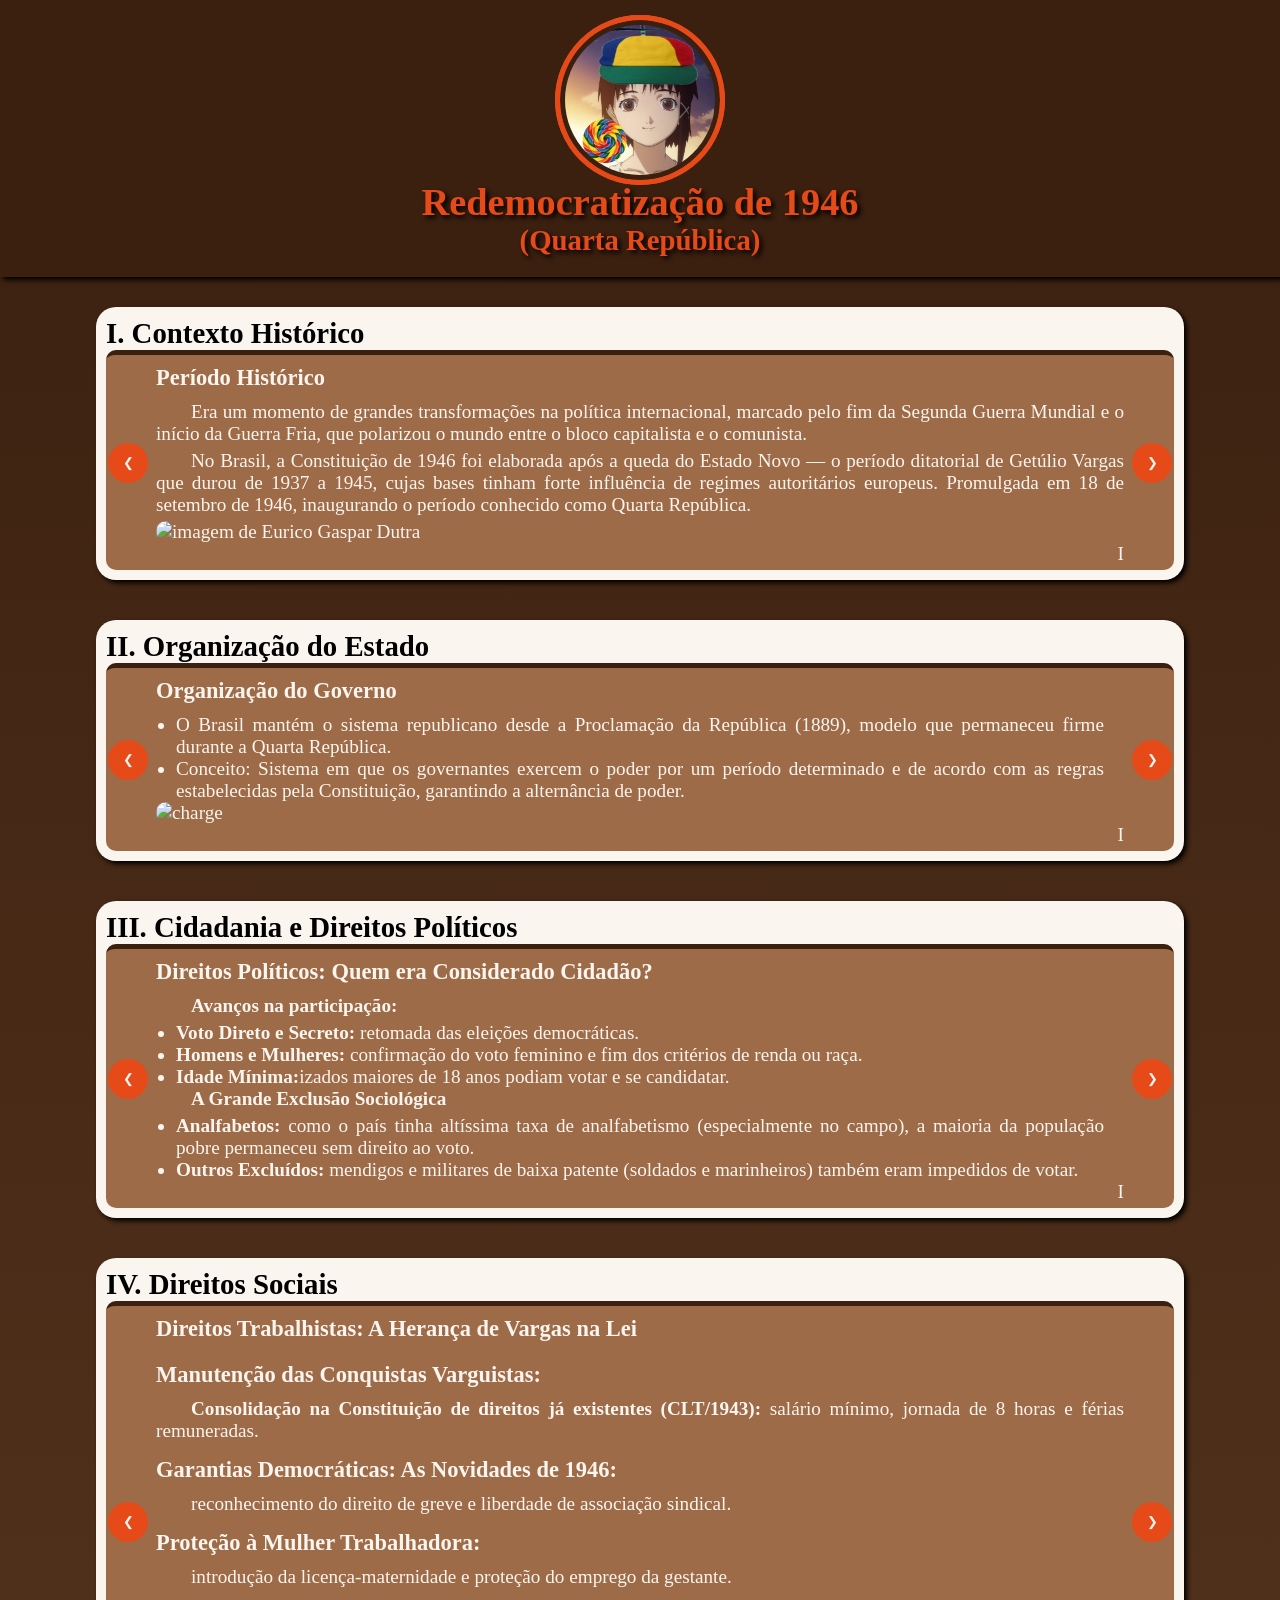
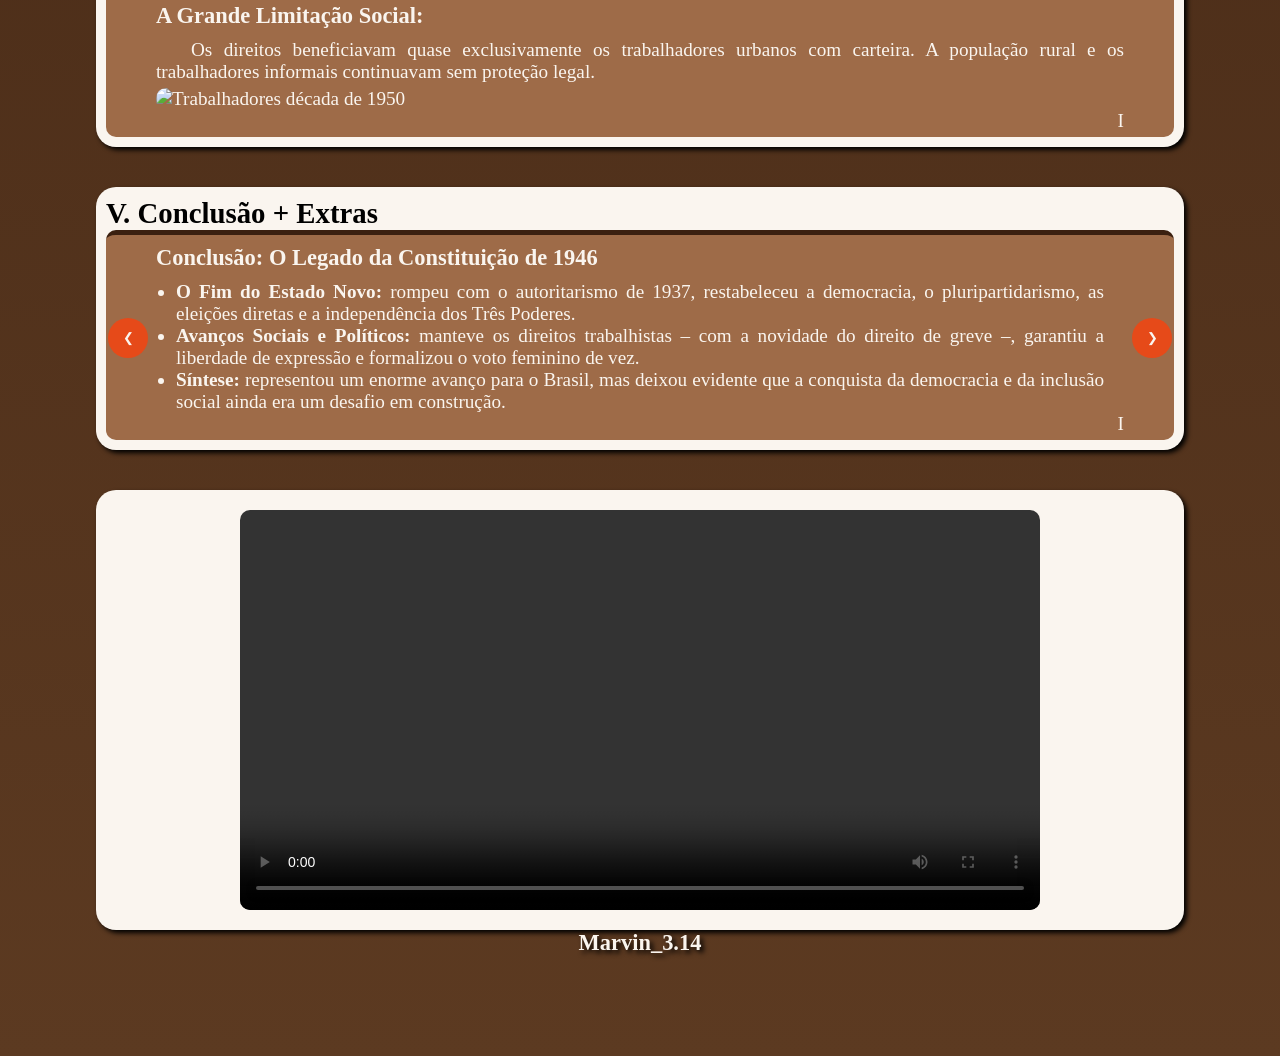
==== commit 404dd1ce: "h" ====
--- a/index.html
+++ b/index.html
@@ -266,12 +266,12 @@
 
 
         <div class="cont-top">
-            <h2>V. Conclusão: O Legado da Constituição de 1946</h2>
-            <section class="cont-sub">
-                <button class="btn-nav btn-ant">&#10094</button>
-
-                <div class="text-sub ativo">
-                    <h3></h3>
+            <h2>V. Conclusão + Extras</h2>
+            <section class="cont-sub">
+                <button class="btn-nav btn-ant">&#10094</button>
+
+                <div class="text-sub ativo">
+                    <h3>Conclusão: O Legado da Constituição de 1946</h3>
                     <ul>
                         <li><strong>O Fim do Estado Novo:</strong> rompeu com o autoritarismo de 1937, restabeleceu a democracia, o pluripartidarismo, as eleições diretas e a independência dos Três Poderes.</li>
 
@@ -281,6 +281,30 @@
                     </ul>
                     <img src="https://s5.static.brasilescola.uol.com.br/be/2022/07/manifestacao-favor-vargas.jpg" alt="" class="slide-img">
                     <p class="n">I</p>
+                </div>
+                <div class="text-sub">
+                    <h3>Extra: Morte de Getúlio Vargas e Sua Carta-Testamento</h3>
+                    <p>De manhã cedo, o presidente Getúlio Vargas, de pijamas, sai de seu quarto no palácio do Catete, vai até o gabinete de trabalho e volta com um envelope. Pouco tempo depois, ouve-se um tiro.</p>
+                    <p>Getúlio cumpriu então o que havia prometido ao país dias antes. Eleito pelo povo, só sairia morto do palácio do Catete. Por volta das oito horas da manhã, suicidou-se com um tiro no peito, em 24 de agosto de 1954.</p>
+                    <p>A notícia, veiculada pouco depois pelas rádios, chocou o país. A população revoltada, saiu às ruas para expressar indignação e homenagear o presidente morto.</p>
+
+                    <h4>Trecho da Carta-Testamento:</h4>
+                    <p><i>“Serenamente dou o primeiro passo no caminho da eternidade e saio da vida para entrar na História.”.</i></p>
+                    <p><strong>OBS.:</strong> Esse trecho foi escrito pelo jornalista José Soares Maciel Filho – principal redator de Vargas – mas representando com precisão o pensamento e o desfecho planejado por Vargas.</p>
+                    
+
+                    <p class="n">II</p>
+
+                </div>
+
+                <div class="text-sub">
+                    <h4>Fontes:</h4>
+                    <a href="https://memorialdademocracia.com.br/card/getulio-se-mata-com-um-tiro-no-peito">Memorial da Democracia: Getúlio se Mata com um Tiro no Coração</a><br>
+                    <a href="https://www2.camara.leg.br/atividade-legislativa/plenario/discursos/escrevendohistoria/getulio-vargas/carta-testamento-de-getulio-vargas">Camara Federal: Carta-Testamento - Getúlio Vargas</a>
+
+                    <img src="https://memorialdademocracia.com.br/publico/image/17169" alt="" class="slide-img">
+
+                    <p class="n">III</p>
                 </div>
 
                 <button class="btn-nav btn-prox">&#10095</button>
--- a/style.css
+++ b/style.css
@@ -174,12 +174,24 @@
 
       .slide-img{
         max-width: 100%;
-        
+        max-height: 40vh;
         height: auto;
         border-radius: 10px;
         margin: auto;
         display: flex;
         justify-content: center;
+      }
+
+      a{
+        text-decoration: none;
+        color: var(--marrom02);
+        
+      }
+
+      a:hover{
+        color: var(--laranja00);
+        text-shadow: 1px 1px 2px rgba(0, 0, 0, 0.521);
+        text-decoration: underline;
       }
       
     }
